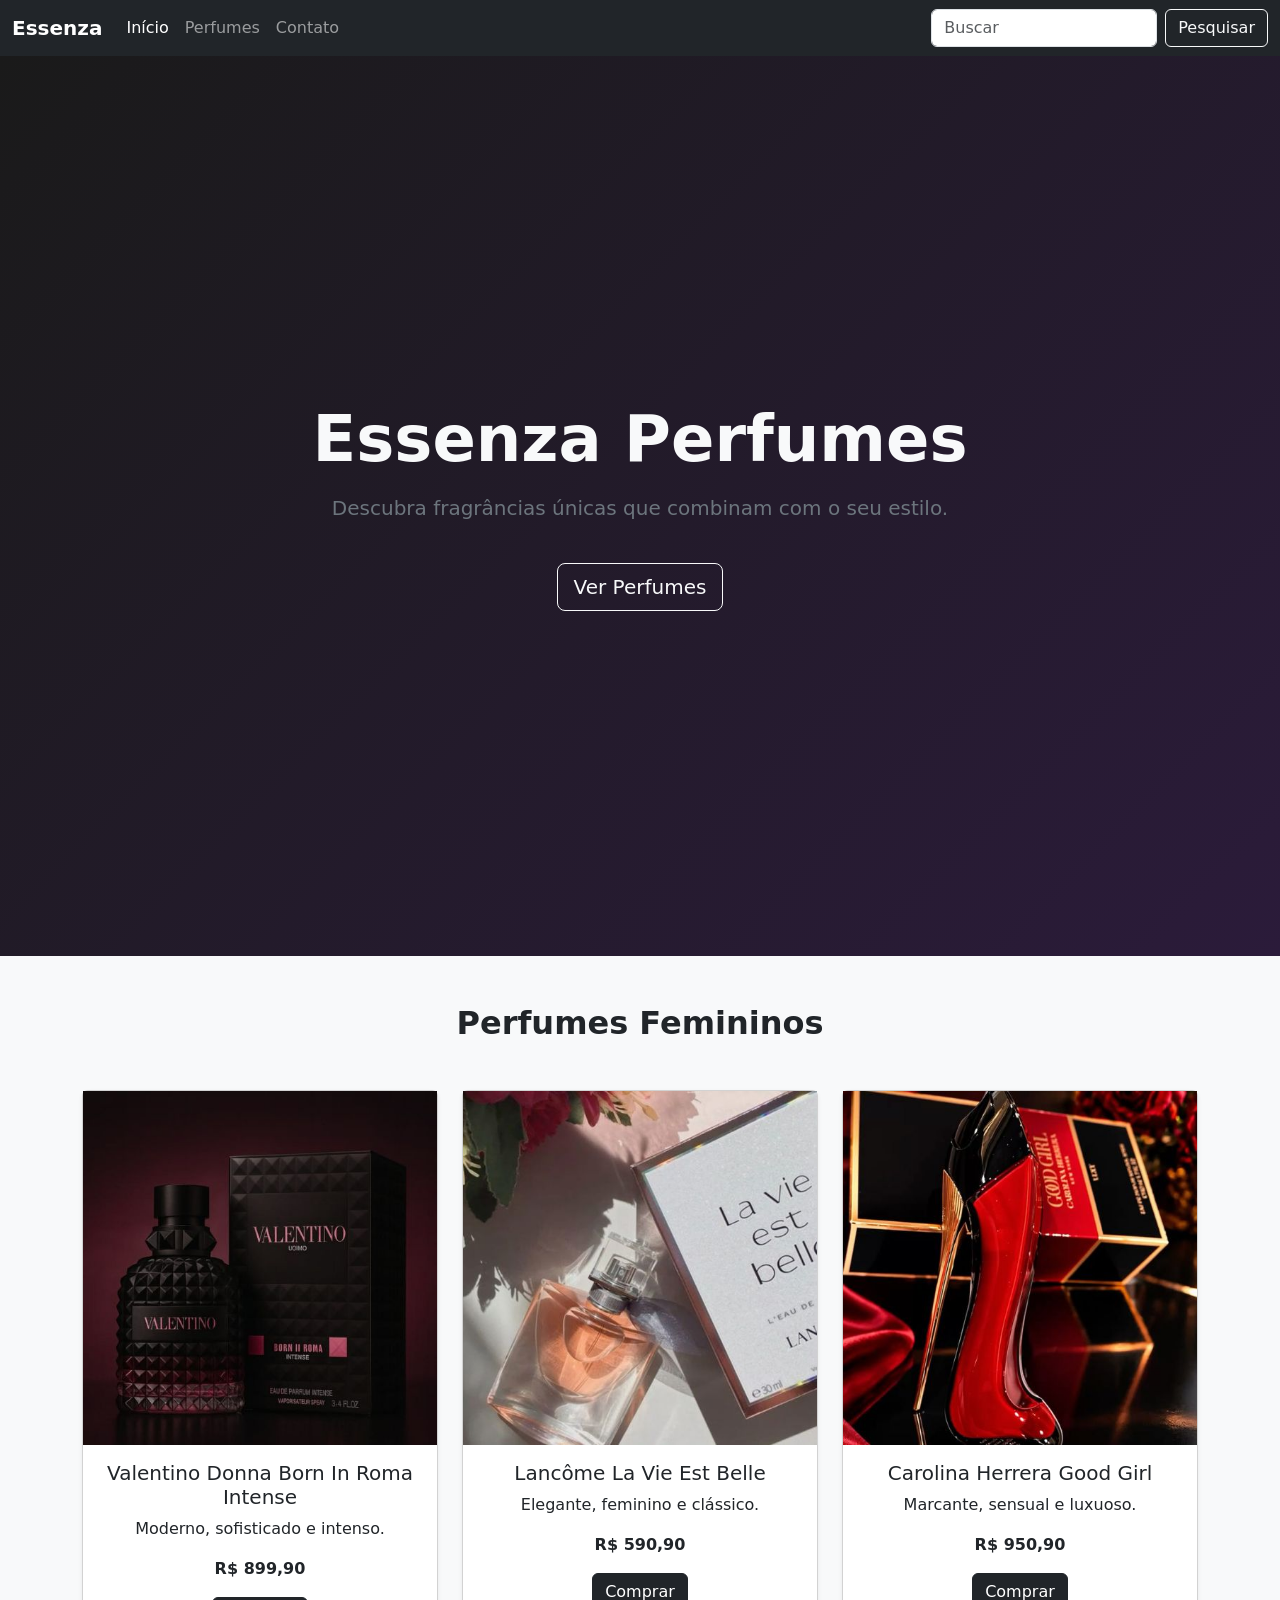
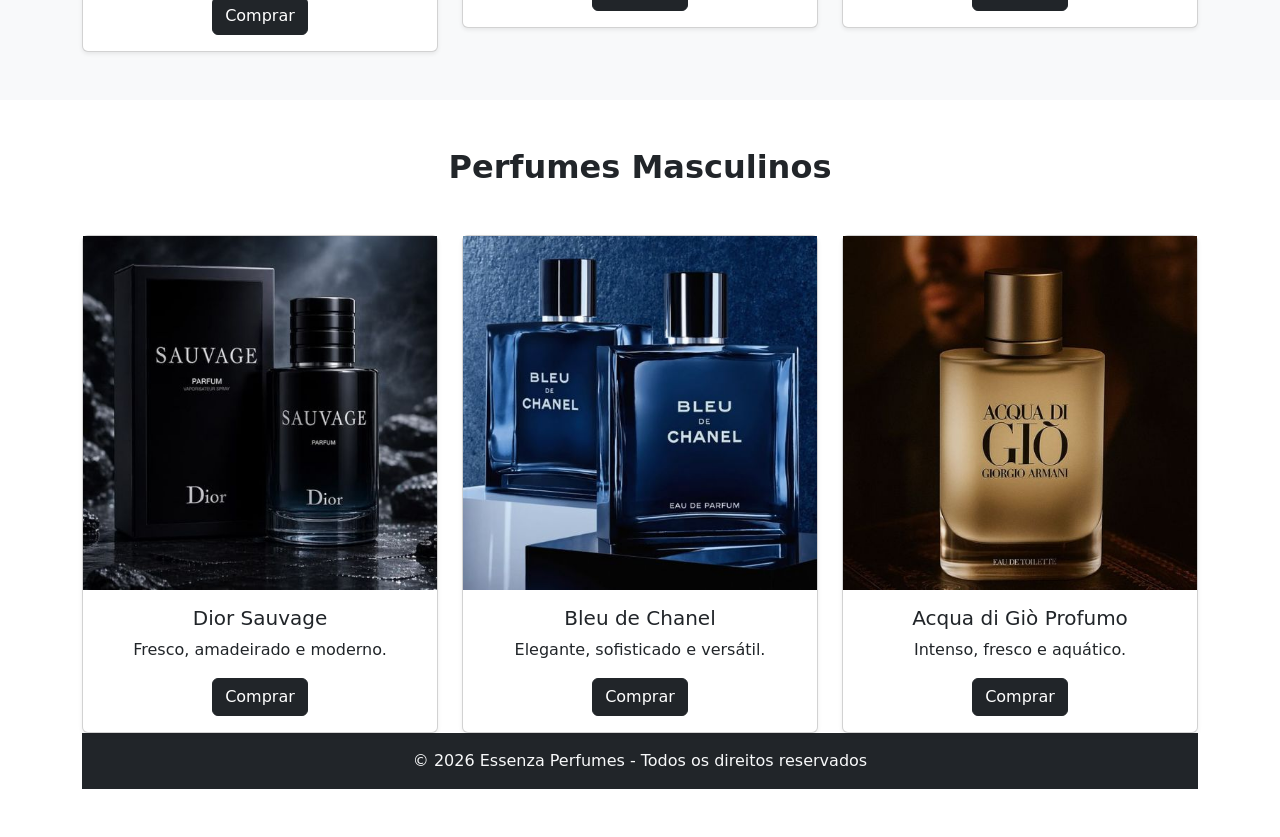
==== html/index.html @ fd2d974d "uuuu" ====
<!DOCTYPE html>
<html lang="pt-br">

<head>
  <meta charset="UTF-8">
  <meta name="viewport" content="width=device-width, initial-scale=1.0">
  <title>Essenza Perfumes</title>

  <link href="https://cdn.jsdelivr.net/npm/bootstrap@5.3.8/dist/css/bootstrap.min.css" rel="stylesheet">

  <script src="https://cdn.jsdelivr.net/npm/bootstrap@5.3.8/dist/js/bootstrap.bundle.min.js"></script>
</head>

<body>

  <!-- NAVBAR -->
  <nav class="navbar navbar-expand-lg navbar-dark bg-dark">
    <div class="container-fluid">

      <a class="navbar-brand fw-bold" href="#">Essenza</a>

      <button class="navbar-toggler" type="button" data-bs-toggle="collapse" data-bs-target="#menu">
        <span class="navbar-toggler-icon"></span>
      </button>

      <div class="collapse navbar-collapse" id="menu">

        <ul class="navbar-nav me-auto mb-2 mb-lg-0">
          <li class="nav-item">
            <a class="nav-link active" href="#">Início</a>
          </li>
          <li class="nav-item">
            <a class="nav-link" href="#produtos">Perfumes</a>
          </li>
          <li class="nav-item">
            <a class="nav-link" href="#">Contato</a>
          </li>
        </ul>

        <form class="d-flex" role="search">
          <input class="form-control me-2" type="search" placeholder="Buscar">
          <button class="btn btn-outline-light" type="submit">Pesquisar</button>
        </form>

      </div>
    </div>
  </nav>

  <!-- HERO / BANNER -->
  <section class="bg-dark text-light text-center d-flex align-items-center"
    style="height: 100vh; background: linear-gradient(135deg, #1a1a1a, #2b1b3a);">

    <div class="container">

      <h1 class="display-3 fw-bold">
        Essenza Perfumes
      </h1>

      <p class="lead text-secondary mt-3">
        Descubra fragrâncias únicas que combinam com o seu estilo.
      </p>

      <a href="#produtos" class="btn btn-outline-light btn-lg mt-4">
        Ver Perfumes
      </a>

    </div>

  </section>

  <!-- PRODUTOS -->
  <section id="produtos" class="py-5 bg-light">
    <div class="container text-center">

      <h2 class="mb-5 fw-bold">Perfumes Femininos</h2>

      <div class="row g-4">

        <div class="col-md-4">
          <div class="card shadow-sm">
             <img src="./img/Design sem nome (2).jpg" alt="">
            <div class="card-body">
              <h5 class="card-title">Valentino Donna Born In Roma Intense</h5>
              <p class="card-text">Moderno, sofisticado e intenso.</p>
              <p class="fw-bold text-dark">R$ 899,90</p>
              <a href="#" class="btn btn-dark">Comprar</a>
            </div>
          </div>
        </div>

        <div class="col-md-4">
          <div class="card shadow-sm">
              <img src="./img/Design sem nome (7).jpg" alt="">
            <div class="card-body">
              <h5 class="card-title">Lancôme La Vie Est Belle</h5>
              <p class="card-text">Elegante, feminino e clássico.</p>
              <p class="fw-bold text-dark">R$ 590,90</p>
              <a href="#" class="btn btn-dark">Comprar</a>
            </div>
          </div>
        </div>

        <div class="col-md-4">
          <div class="card shadow-sm">
              <img src="./img/Design sem nome (8).jpg" alt="">
            <div class="card-body">
              <h5 class="card-title">Carolina Herrera Good Girl</h5>
              <p class="card-text">Marcante, sensual e luxuoso.</p>
              <p class="fw-bold text-dark">R$ 950,90</p>
              <a href="#" class="btn btn-dark">Comprar</a>
            </div>
          </div>
        </div>

      </div>

    </div>
  </section>

<!-- PERFUMES MASCULINOS -->
 <section id="masculinos" class="py-5 bg-white">
    <div class="container text-center">

      <h2 class="mb-5 fw-bold">Perfumes Masculinos</h2>

      <div class="row g-4">

        <div class="col-md-4">
          <div class="card shadow-sm">
             <img src="./img/Design sem nome (9).jpg" alt="">
            <div class="card-body">
              <h5 class="card-title">Dior Sauvage</h5>
              <p class="card-text">Fresco, amadeirado e moderno.</p>
              <a href="#" class="btn btn-dark">Comprar</a>
            </div>
          </div>
        </div>

        <div class="col-md-4">
          <div class="card shadow-sm">
              <img src="./img/Design sem nome (10).jpg" alt="">
            <div class="card-body">
              <h5 class="card-title">Bleu de Chanel</h5>
              <p class="card-text">Elegante, sofisticado e versátil.</p>
              <a href="#" class="btn btn-dark">Comprar</a>
            </div>
          </div>
        </div>

        <div class="col-md-4">
          <div class="card shadow-sm">
              <img src="./img/Design sem nome (11).jpg" alt="">
            <div class="card-body">
              <h5 class="card-title">Acqua di Giò Profumo</h5>
              <p class="card-text">Intenso, fresco e aquático.</p>
              <a href="#" class="btn btn-dark">Comprar</a>
            </div>
          </div>
        </div>

      </div>

  <!-- FOOTER -->
  <footer class="bg-dark text-light text-center py-3">
    <p class="mb-0">© 2026 Essenza Perfumes - Todos os direitos reservados</p>
  </footer>

</body>

</html>
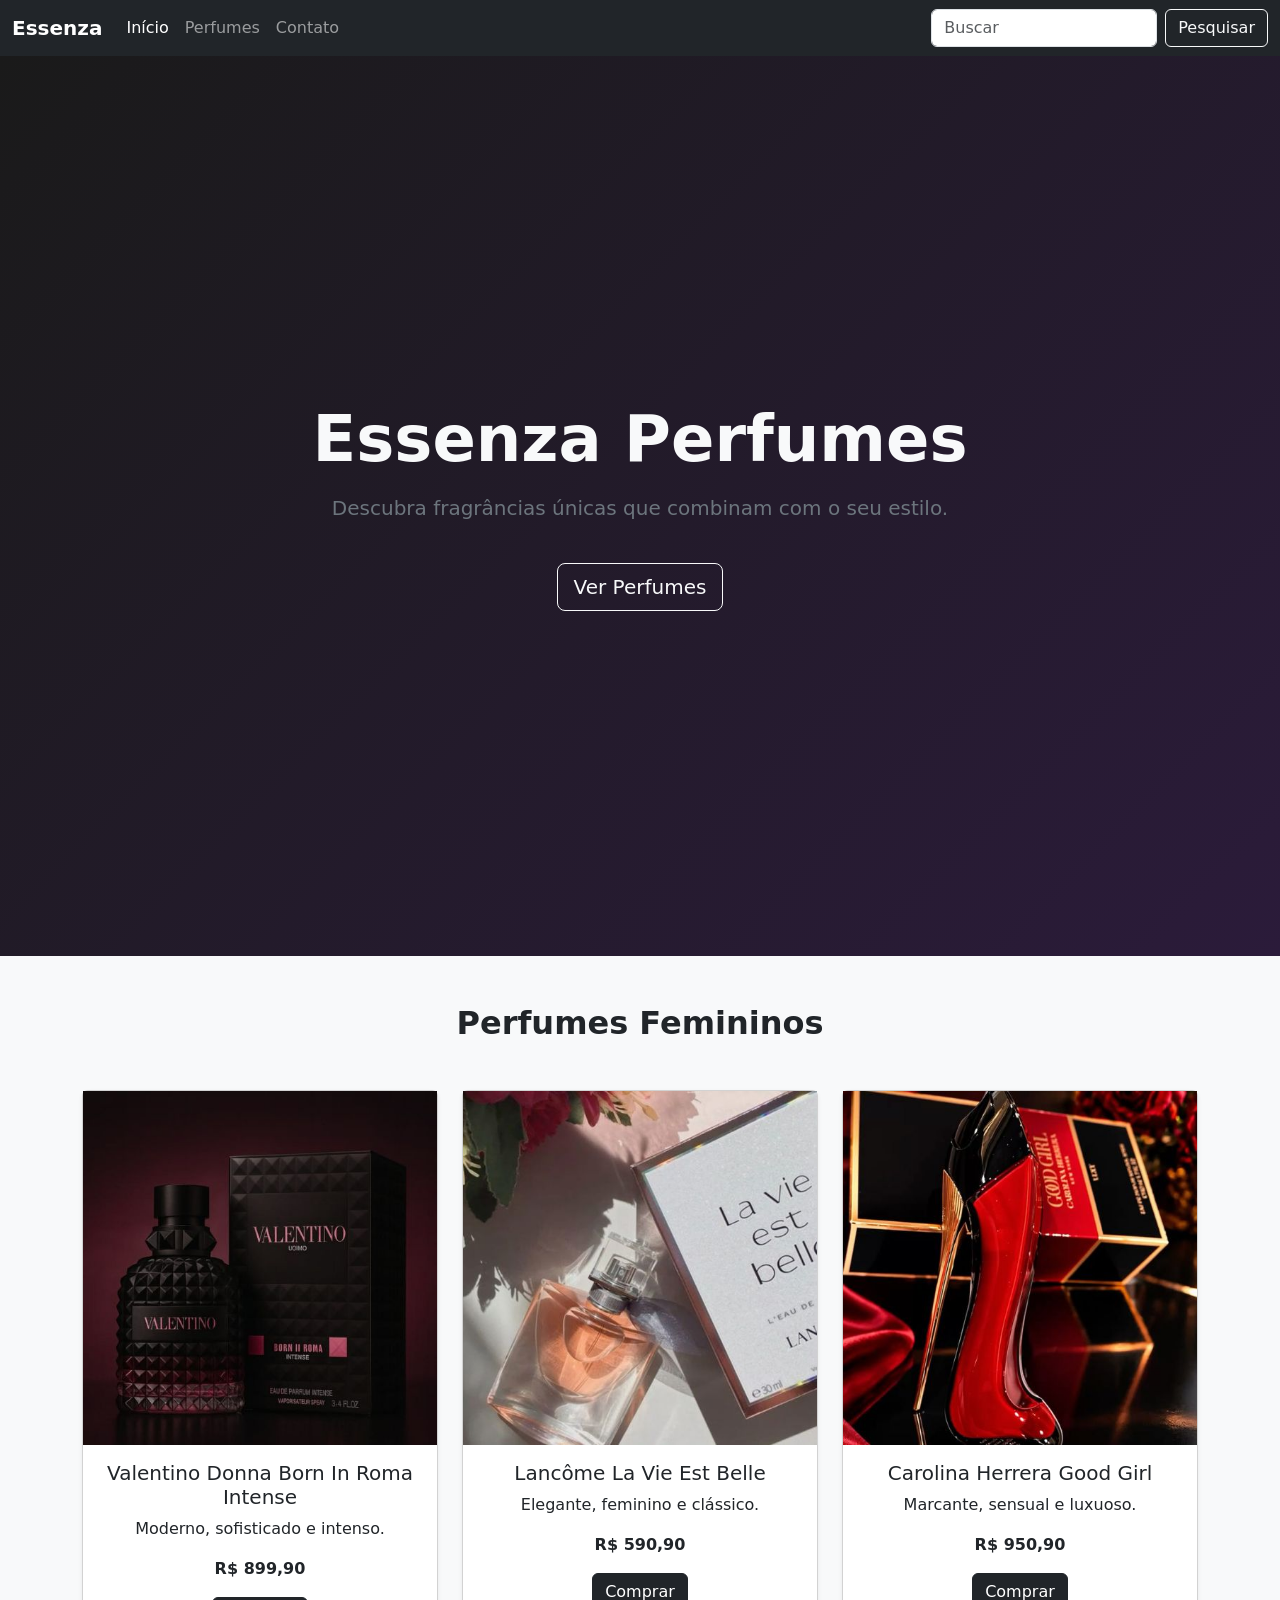
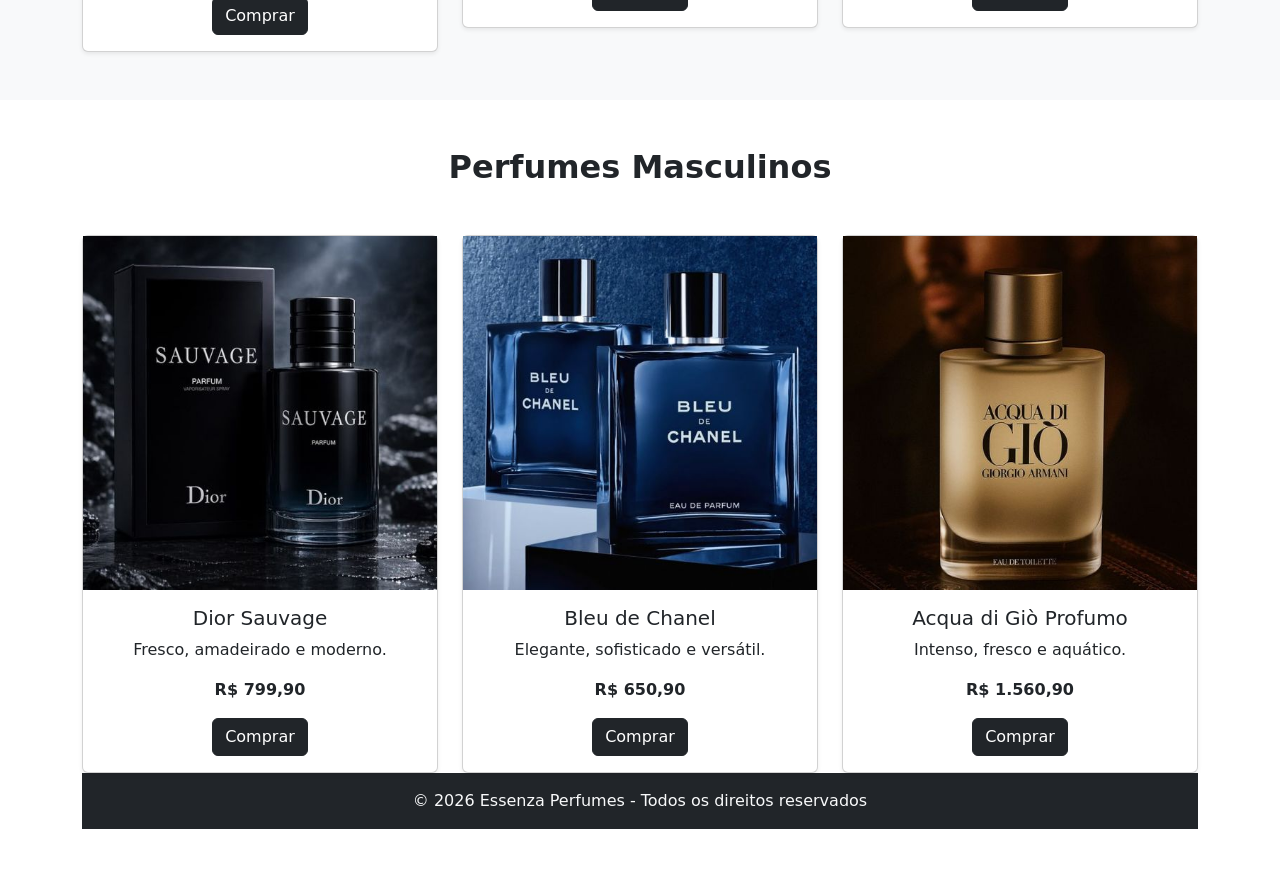
==== commit 62c7232d: "index.html1" ====
--- a/html/index.html
+++ b/html/index.html
@@ -131,6 +131,7 @@
             <div class="card-body">
               <h5 class="card-title">Dior Sauvage</h5>
               <p class="card-text">Fresco, amadeirado e moderno.</p>
+              <p class="fw-bold text-dark">R$ 799,90</p>
               <a href="#" class="btn btn-dark">Comprar</a>
             </div>
           </div>
@@ -142,6 +143,7 @@
             <div class="card-body">
               <h5 class="card-title">Bleu de Chanel</h5>
               <p class="card-text">Elegante, sofisticado e versátil.</p>
+              <p class="fw-bold text-dark">R$ 650,90</p>
               <a href="#" class="btn btn-dark">Comprar</a>
             </div>
           </div>
@@ -153,6 +155,7 @@
             <div class="card-body">
               <h5 class="card-title">Acqua di Giò Profumo</h5>
               <p class="card-text">Intenso, fresco e aquático.</p>
+              <p class="fw-bold text-dark">R$ 1.560,90</p>
               <a href="#" class="btn btn-dark">Comprar</a>
             </div>
           </div>
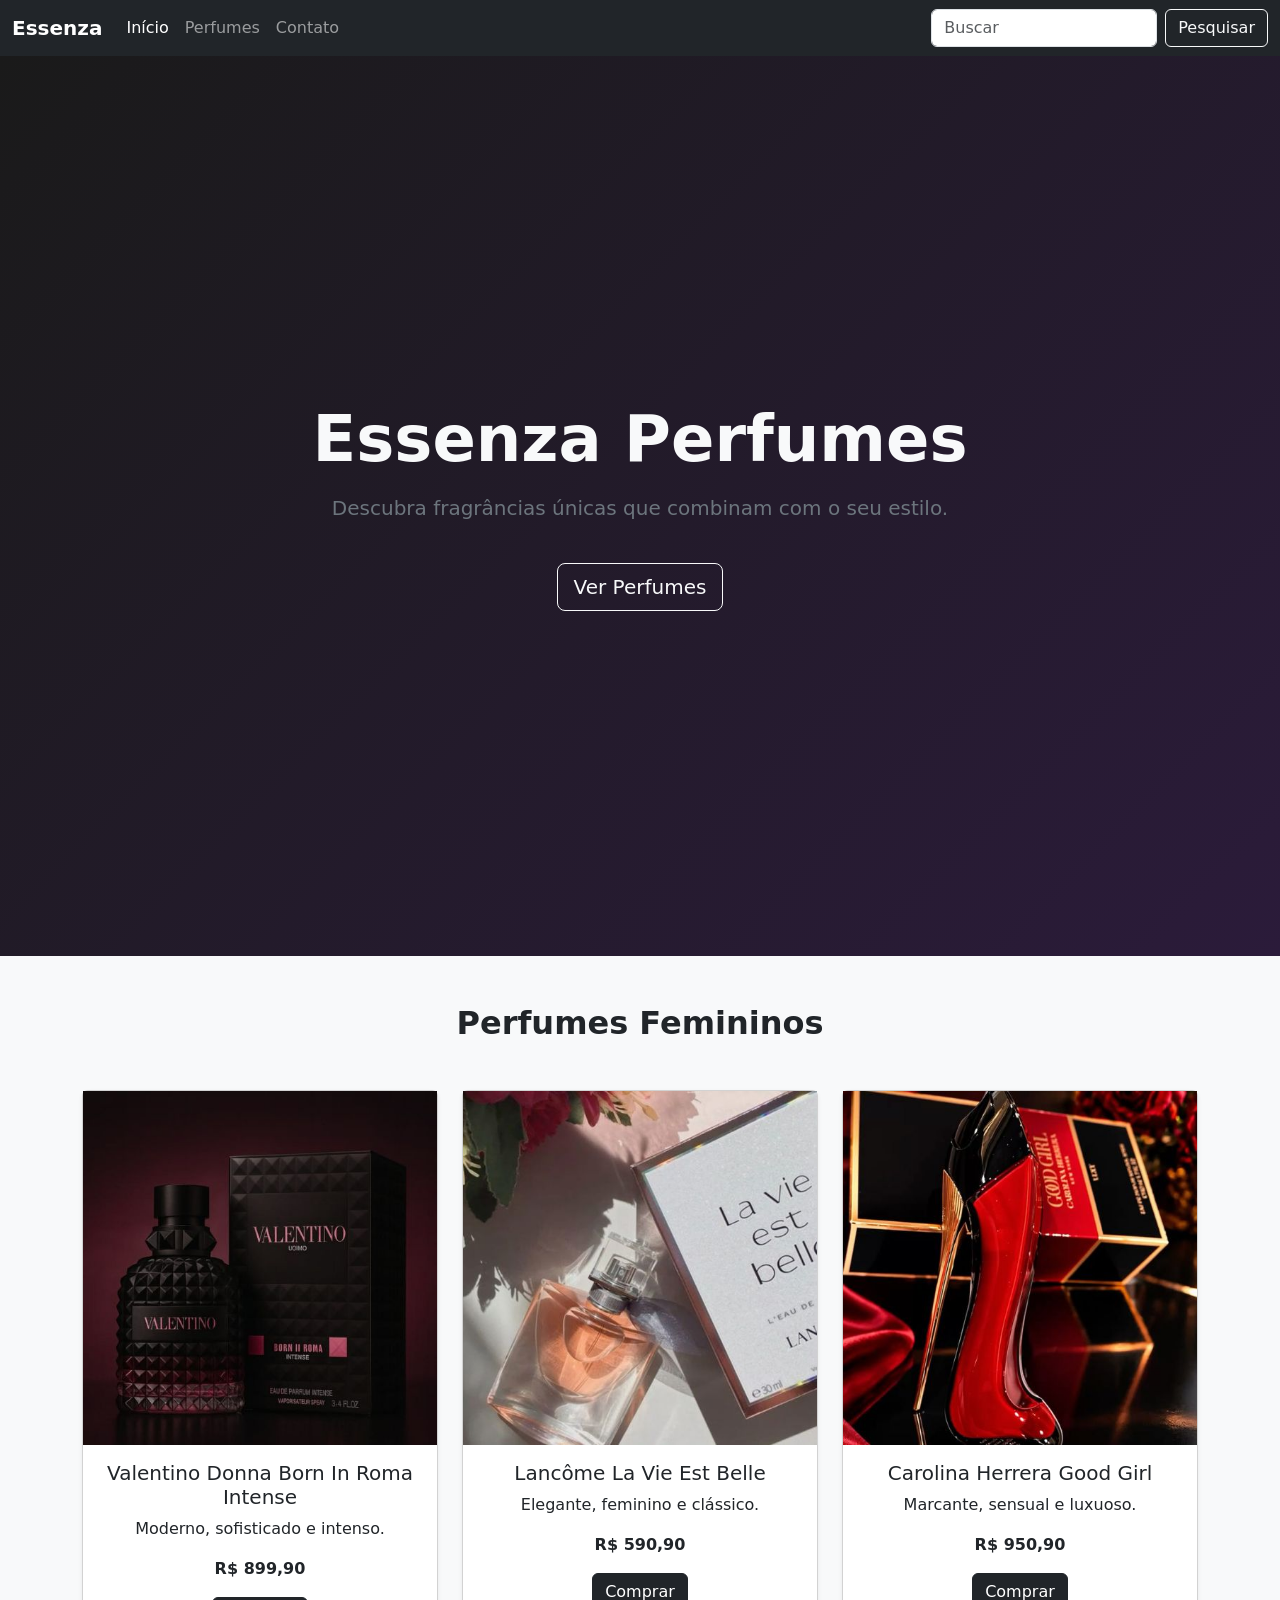
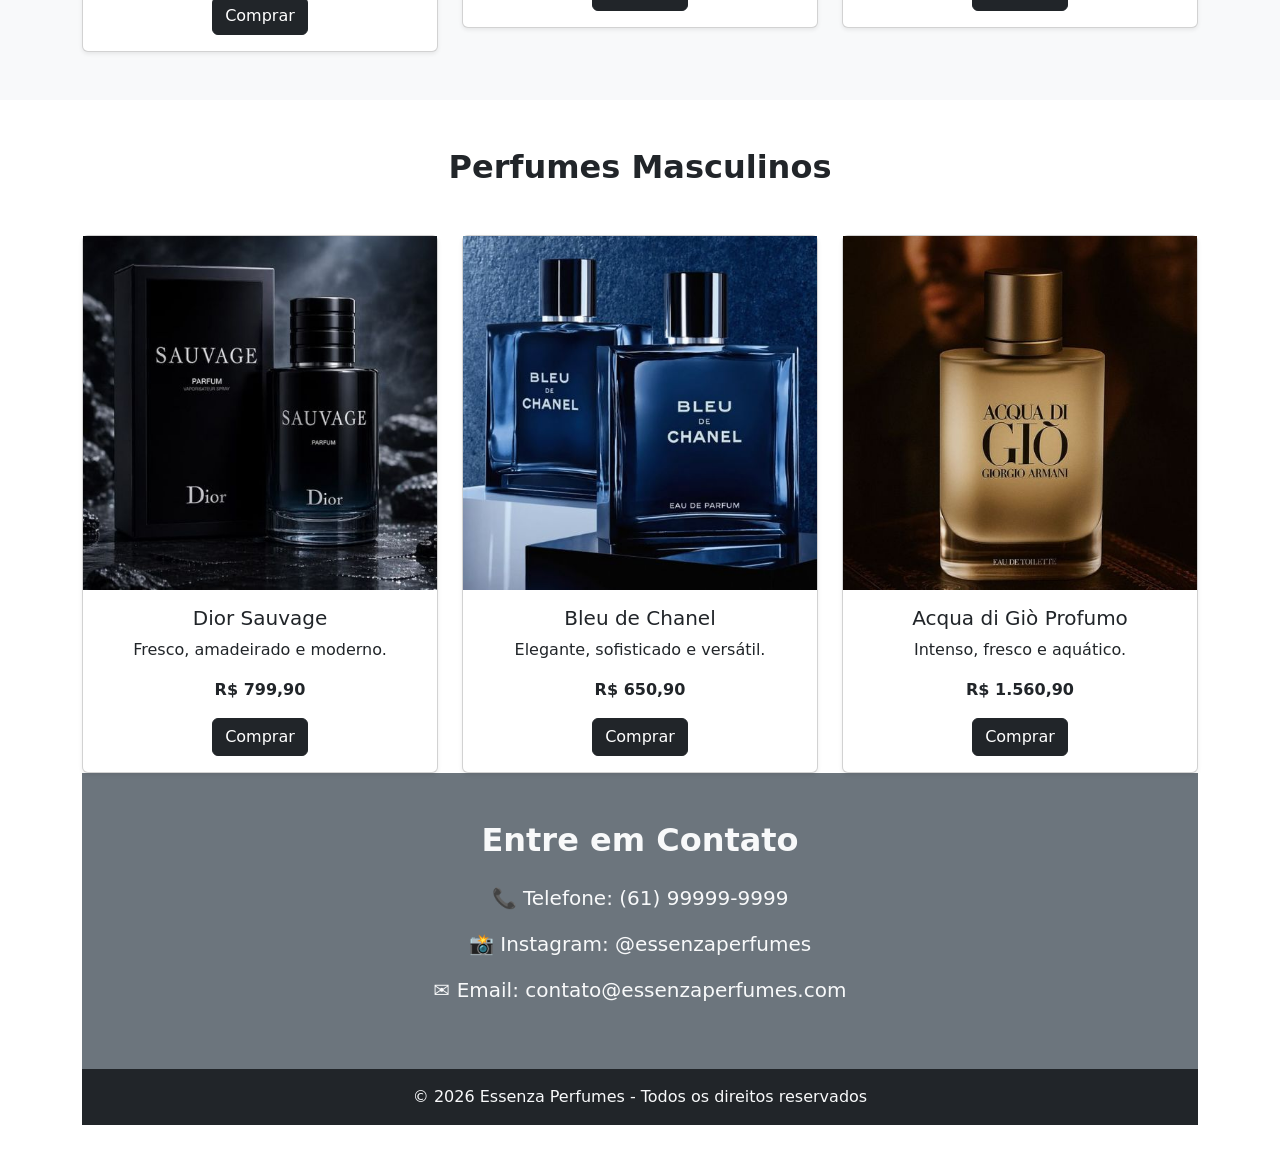
==== commit e8552e61: "index.html" ====
--- a/html/index.html
+++ b/html/index.html
@@ -163,6 +163,27 @@
 
       </div>
 
+      <!-- CONTATO -->
+<section id="contato" class="py-5 bg-secondary text-light">
+  <div class="container text-center">
+
+    <h2 class="fw-bold mb-4">Entre em Contato</h2>
+
+    <p class="lead">
+      📞 Telefone: (61) 99999-9999
+    </p>
+
+    <p class="lead">
+      📸 Instagram: @essenzaperfumes
+    </p>
+
+    <p class="lead">
+      ✉️ Email: contato@essenzaperfumes.com
+    </p>
+
+  </div>
+</section>
+
   <!-- FOOTER -->
   <footer class="bg-dark text-light text-center py-3">
     <p class="mb-0">© 2026 Essenza Perfumes - Todos os direitos reservados</p>
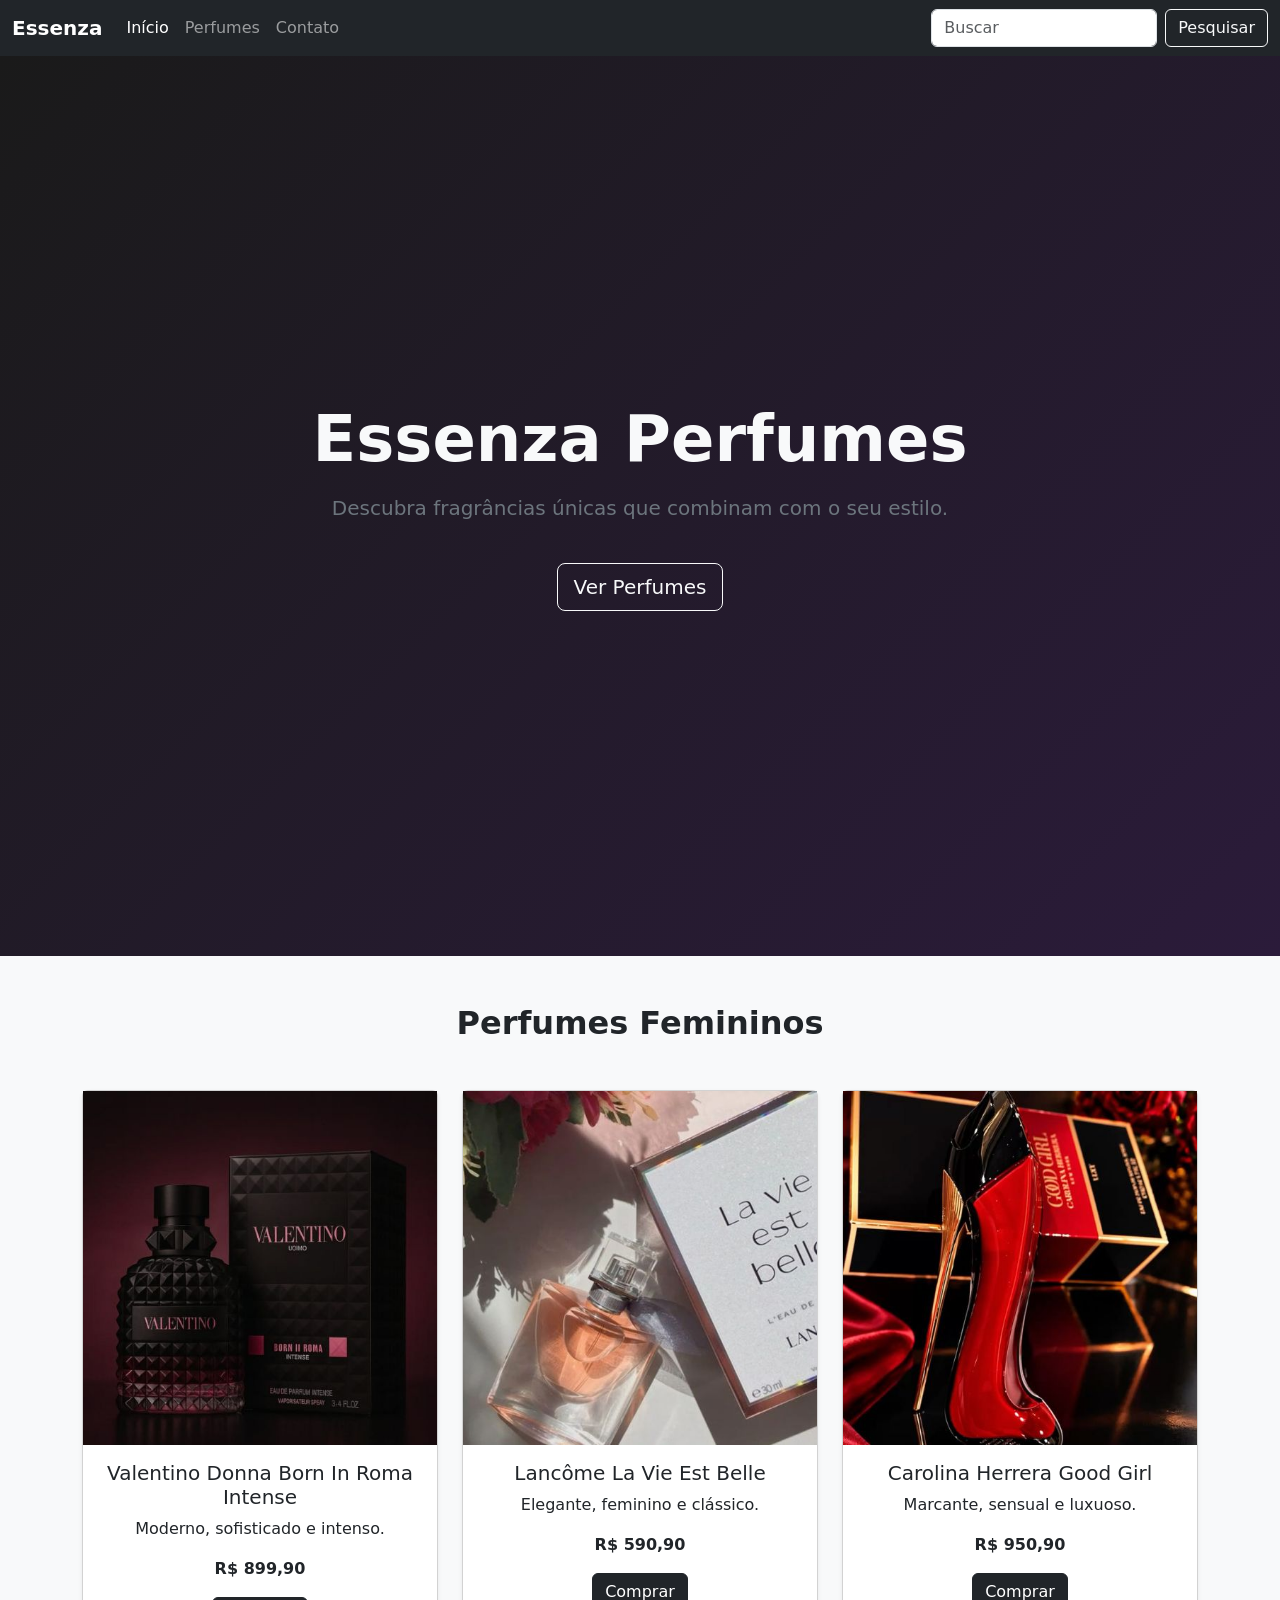
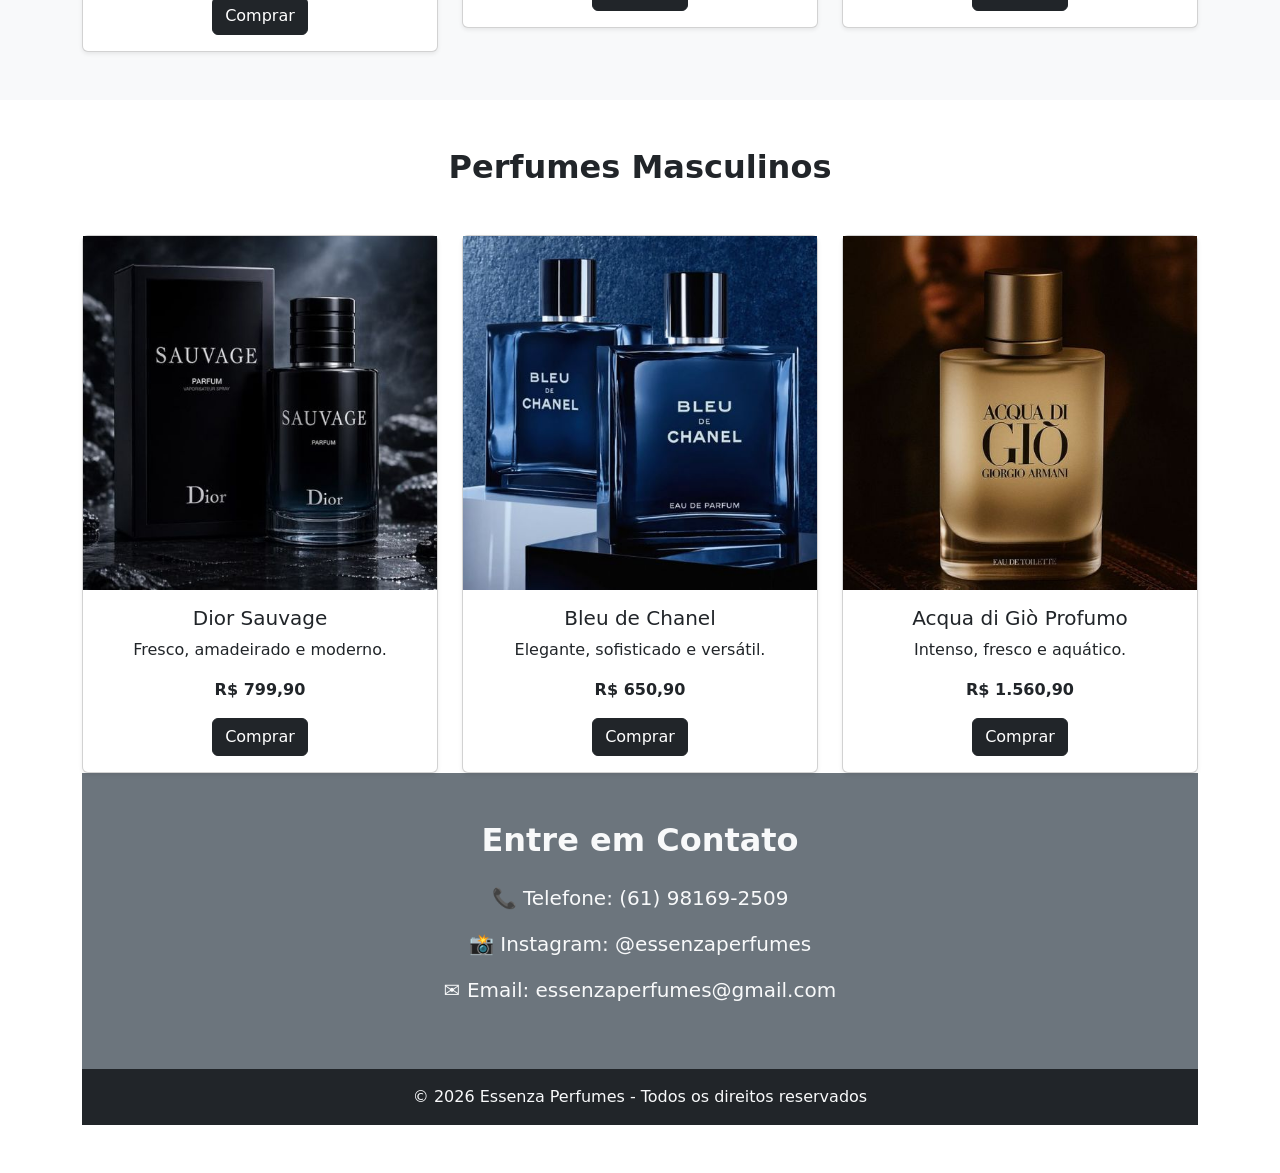
==== commit 69627a23: "index2.html" ====
--- a/html/index.html
+++ b/html/index.html
@@ -170,7 +170,7 @@
     <h2 class="fw-bold mb-4">Entre em Contato</h2>
 
     <p class="lead">
-      📞 Telefone: (61) 99999-9999
+      📞 Telefone: (61) 98169-2509
     </p>
 
     <p class="lead">
@@ -178,7 +178,7 @@
     </p>
 
     <p class="lead">
-      ✉️ Email: contato@essenzaperfumes.com
+      ✉️ Email: essenzaperfumes@gmail.com
     </p>
 
   </div>
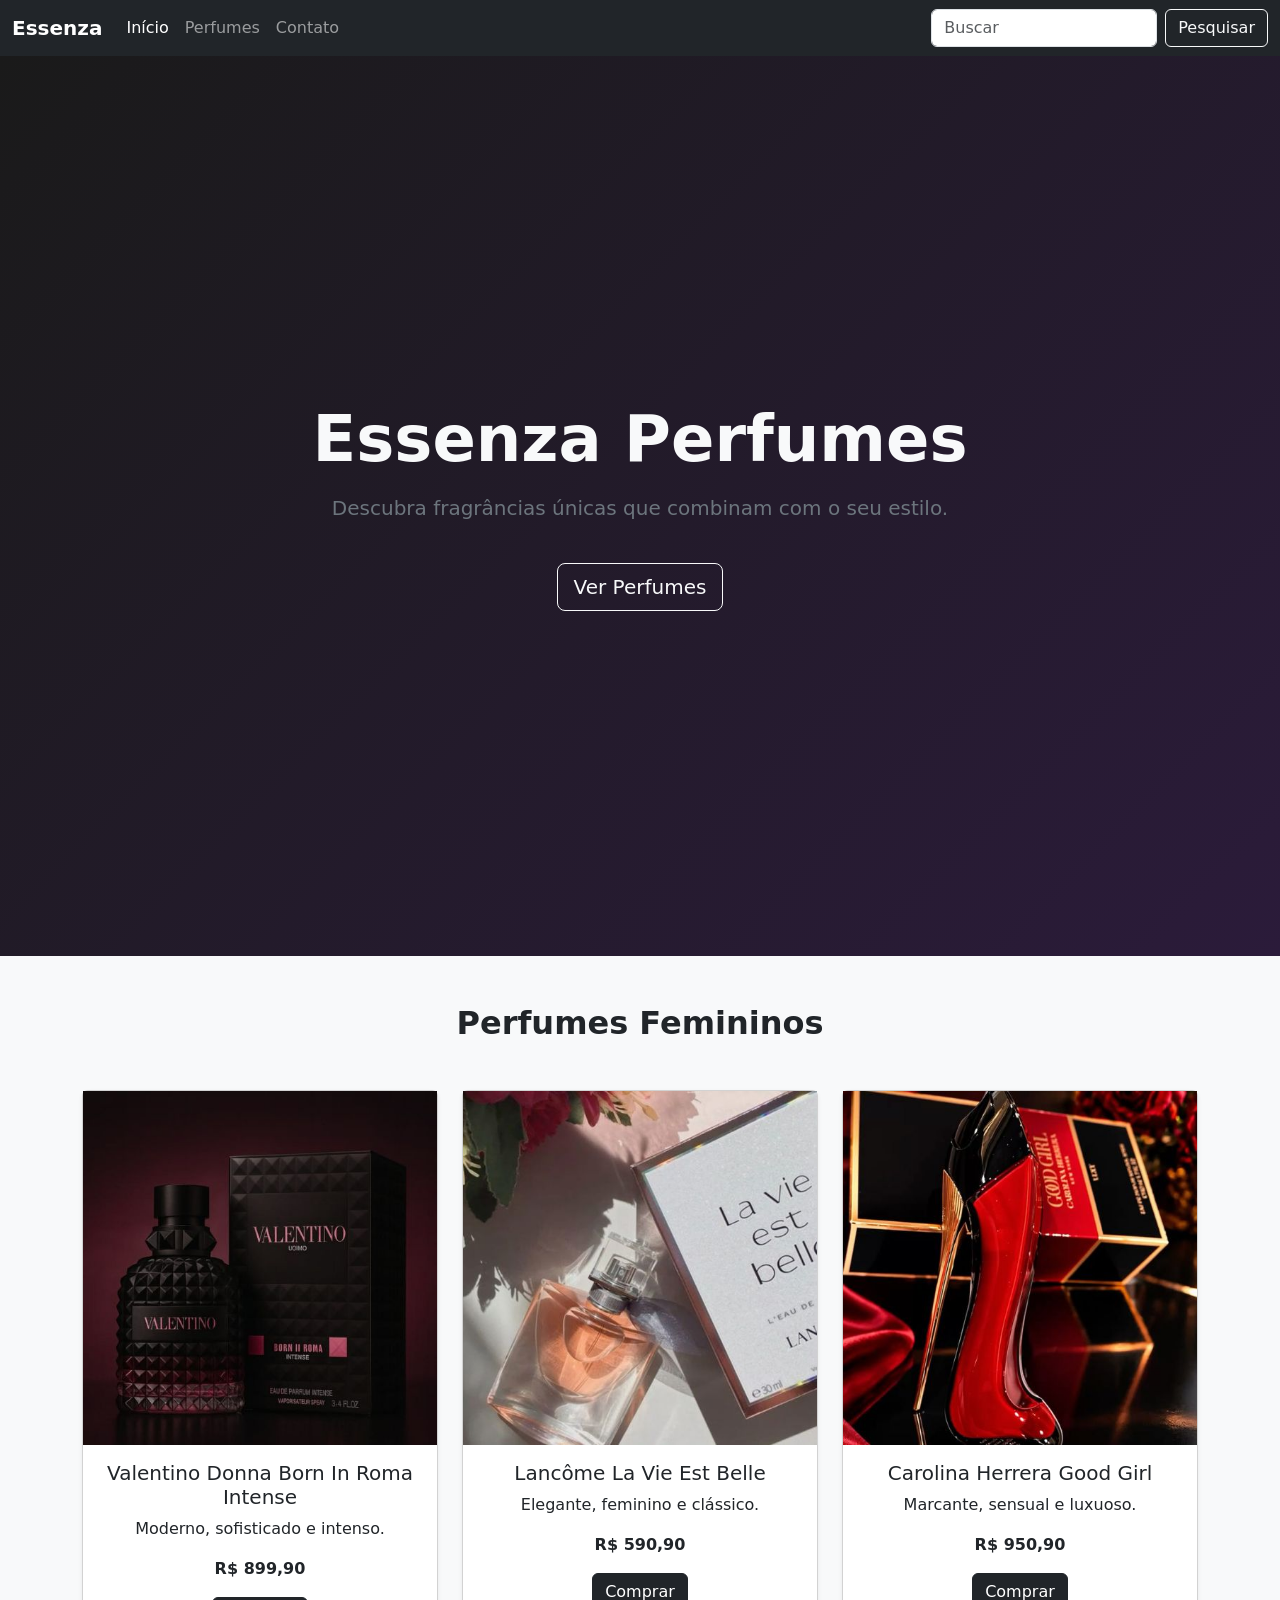
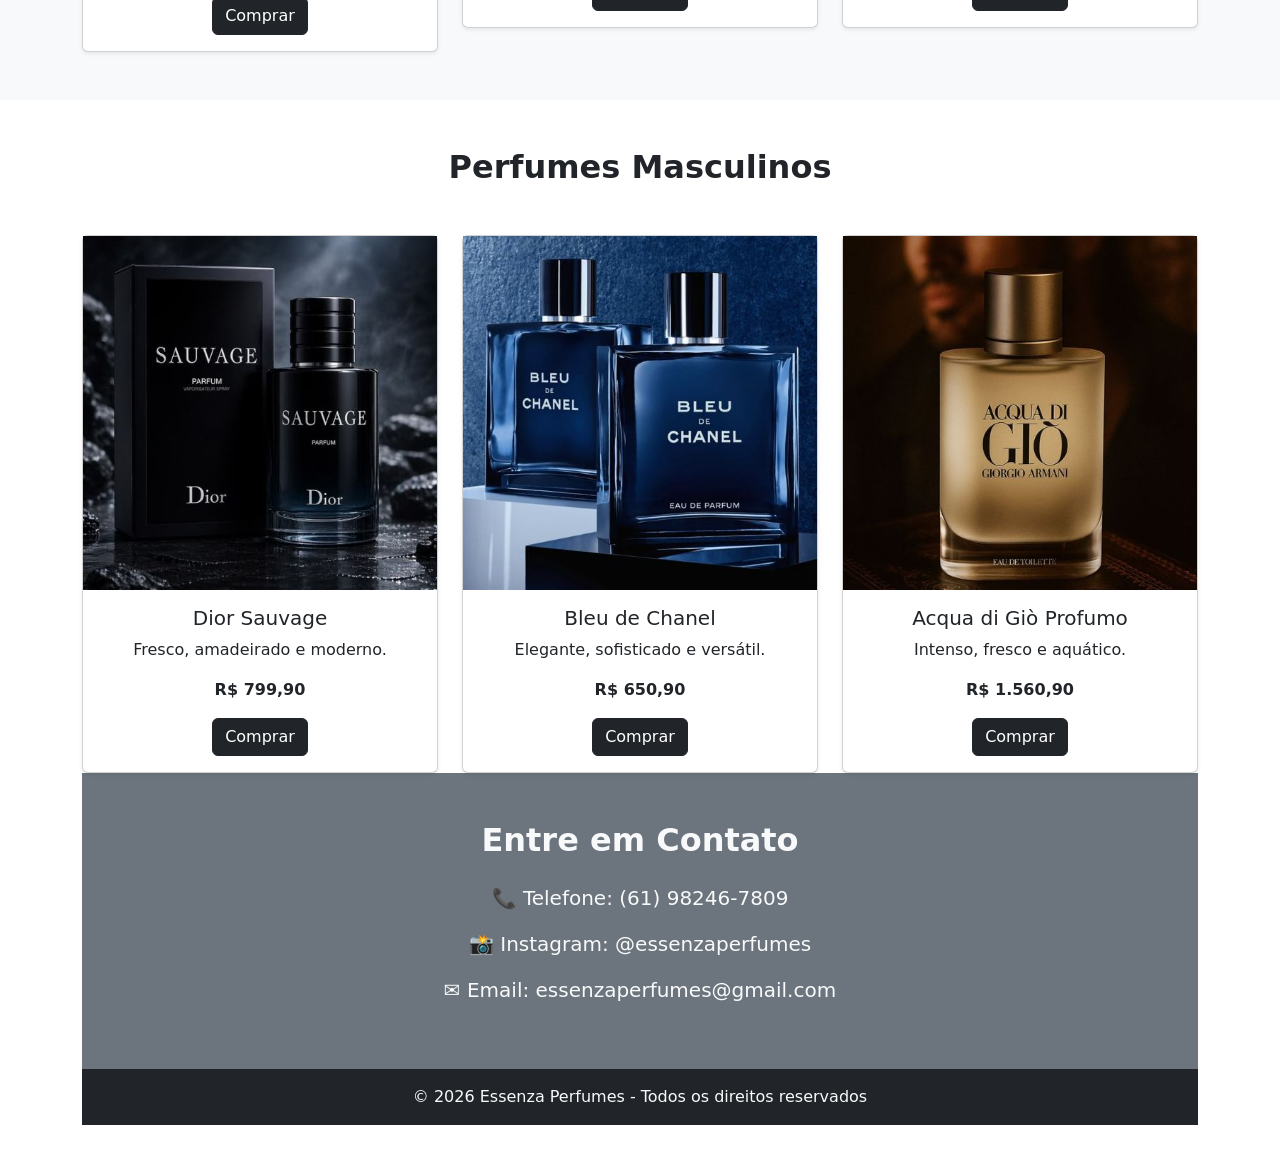
==== commit 7c1fdd46: "index03.html" ====
--- a/html/index.html
+++ b/html/index.html
@@ -164,25 +164,17 @@
       </div>
 
       <!-- CONTATO -->
-<section id="contato" class="py-5 bg-secondary text-light">
-  <div class="container text-center">
+  <section id="contato" class="py-5 bg-secondary text-light">
+    <div class="container text-center">
 
-    <h2 class="fw-bold mb-4">Entre em Contato</h2>
+      <h2 class="fw-bold mb-4">Entre em Contato</h2>
 
-    <p class="lead">
-      📞 Telefone: (61) 98169-2509
-    </p>
+      <p class="lead">📞 Telefone: (61) 98246-7809</p>
+      <p class="lead">📸 Instagram: @essenzaperfumes</p>
+      <p class="lead">✉️ Email: essenzaperfumes@gmail.com</p>
 
-    <p class="lead">
-      📸 Instagram: @essenzaperfumes
-    </p>
-
-    <p class="lead">
-      ✉️ Email: essenzaperfumes@gmail.com
-    </p>
-
-  </div>
-</section>
+    </div>
+  </section>
 
   <!-- FOOTER -->
   <footer class="bg-dark text-light text-center py-3">
@@ -191,4 +183,7 @@
 
 </body>
 
-</html>+</html>
+
+
+
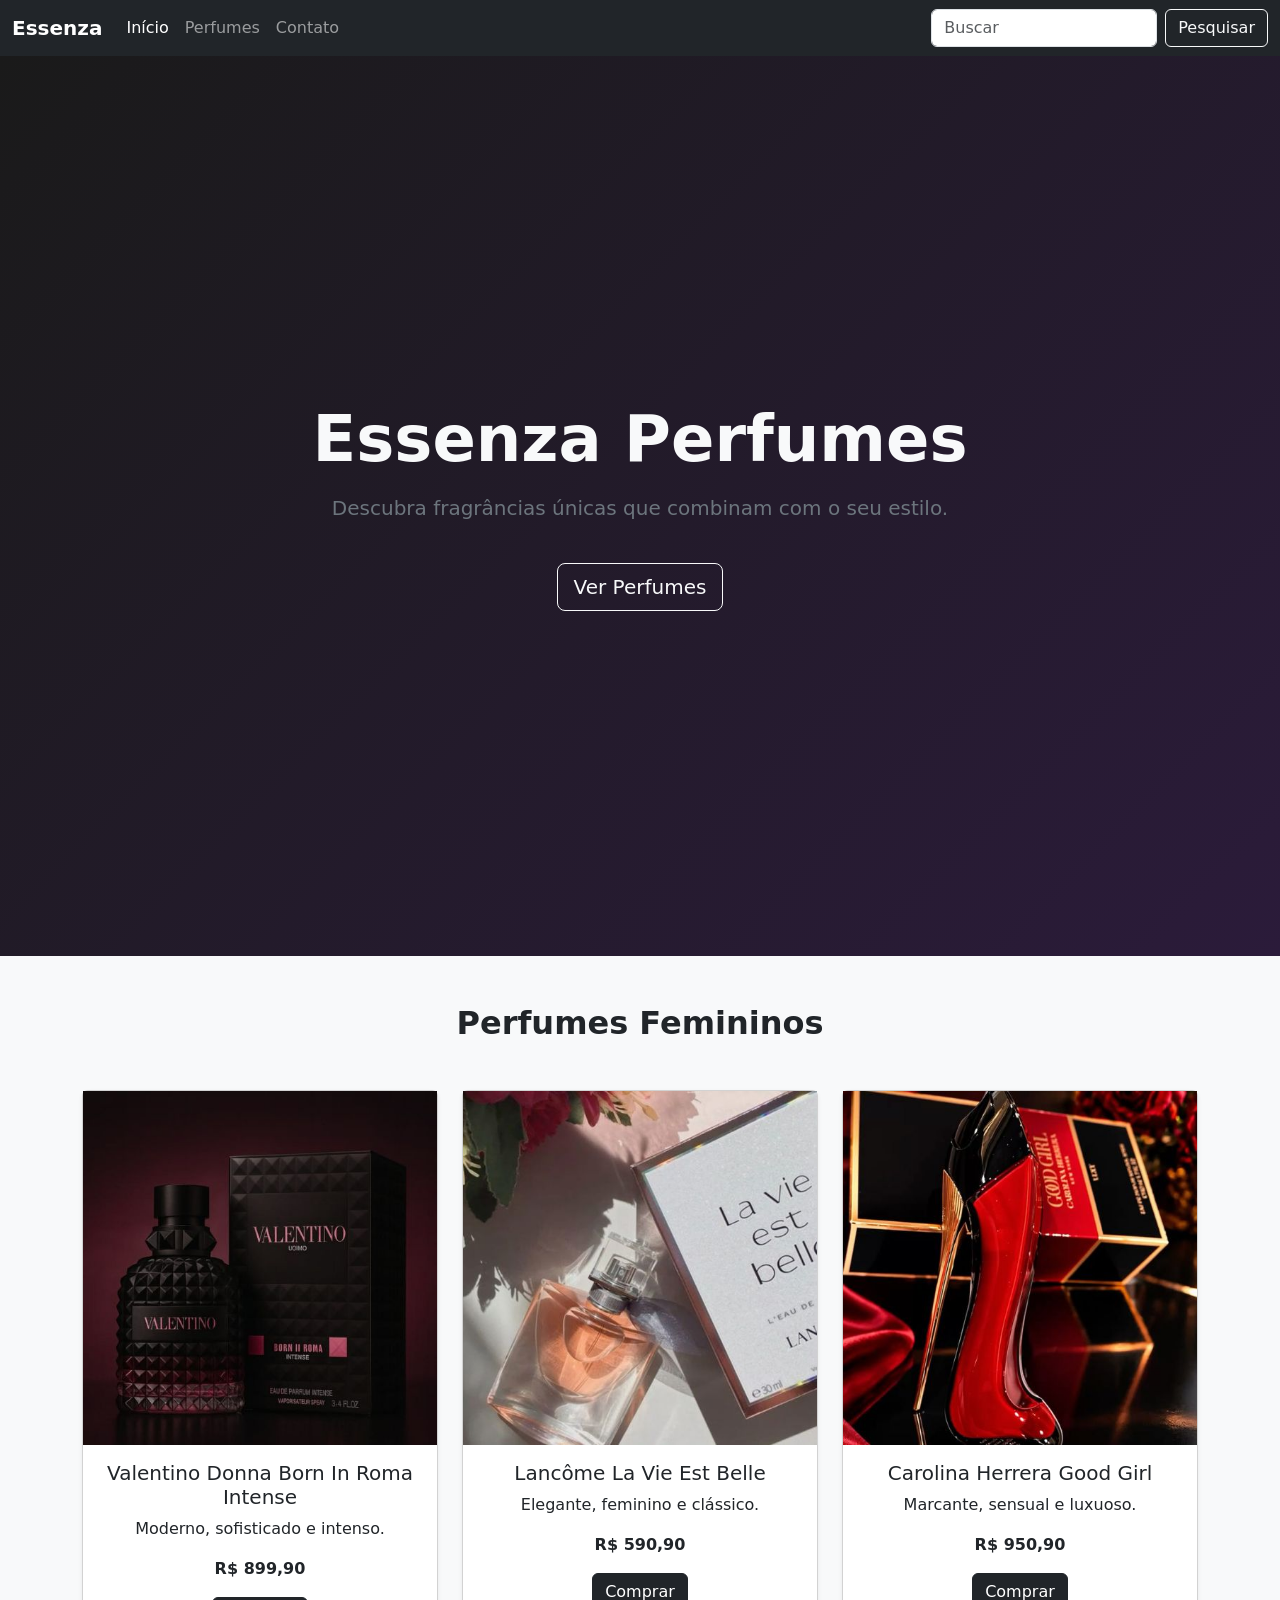
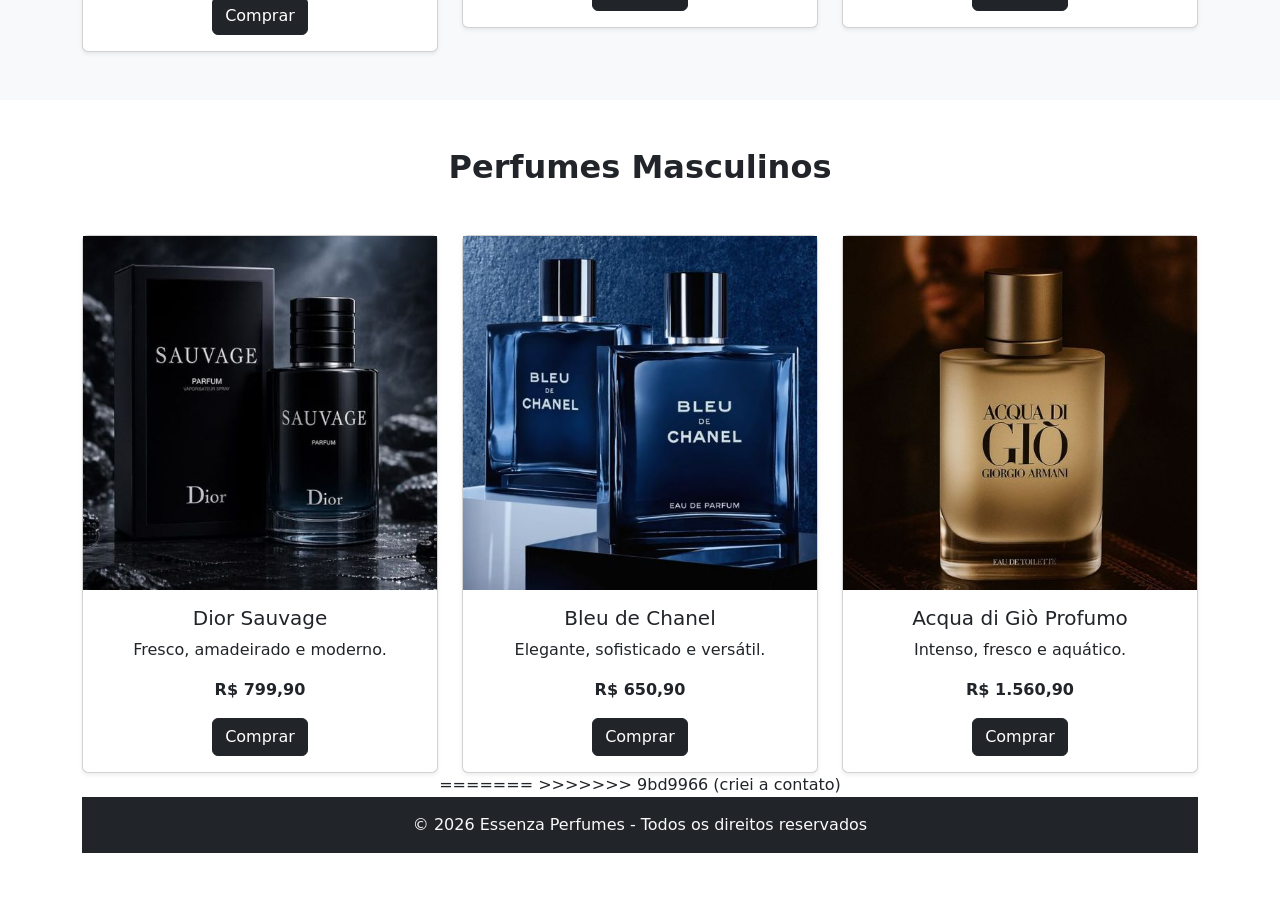
==== commit 53e64969: "criei a contato" ====
--- a/html/index.html
+++ b/html/index.html
@@ -33,7 +33,7 @@
             <a class="nav-link" href="#produtos">Perfumes</a>
           </li>
           <li class="nav-item">
-            <a class="nav-link" href="#">Contato</a>
+            <a class="nav-link" href="./contato.html">Contato</a>
           </li>
         </ul>
 
@@ -64,8 +64,8 @@
         Ver Perfumes
       </a>
 
+
     </div>
-
   </section>
 
   <!-- PRODUTOS -->
@@ -78,7 +78,7 @@
 
         <div class="col-md-4">
           <div class="card shadow-sm">
-             <img src="./img/Design sem nome (2).jpg" alt="">
+            <img src="./img/Design sem nome (2).jpg" alt="">
             <div class="card-body">
               <h5 class="card-title">Valentino Donna Born In Roma Intense</h5>
               <p class="card-text">Moderno, sofisticado e intenso.</p>
@@ -90,7 +90,7 @@
 
         <div class="col-md-4">
           <div class="card shadow-sm">
-              <img src="./img/Design sem nome (7).jpg" alt="">
+            <img src="./img/Design sem nome (7).jpg" alt="">
             <div class="card-body">
               <h5 class="card-title">Lancôme La Vie Est Belle</h5>
               <p class="card-text">Elegante, feminino e clássico.</p>
@@ -102,7 +102,7 @@
 
         <div class="col-md-4">
           <div class="card shadow-sm">
-              <img src="./img/Design sem nome (8).jpg" alt="">
+            <img src="./img/Design sem nome (8).jpg" alt="">
             <div class="card-body">
               <h5 class="card-title">Carolina Herrera Good Girl</h5>
               <p class="card-text">Marcante, sensual e luxuoso.</p>
@@ -117,8 +117,8 @@
     </div>
   </section>
 
-<!-- PERFUMES MASCULINOS -->
- <section id="masculinos" class="py-5 bg-white">
+  <!-- PERFUMES MASCULINOS -->
+  <section id="masculinos" class="py-5 bg-white">
     <div class="container text-center">
 
       <h2 class="mb-5 fw-bold">Perfumes Masculinos</h2>
@@ -127,7 +127,7 @@
 
         <div class="col-md-4">
           <div class="card shadow-sm">
-             <img src="./img/Design sem nome (9).jpg" alt="">
+            <img src="./img/Design sem nome (9).jpg" alt="">
             <div class="card-body">
               <h5 class="card-title">Dior Sauvage</h5>
               <p class="card-text">Fresco, amadeirado e moderno.</p>
@@ -139,7 +139,7 @@
 
         <div class="col-md-4">
           <div class="card shadow-sm">
-              <img src="./img/Design sem nome (10).jpg" alt="">
+            <img src="./img/Design sem nome (10).jpg" alt="">
             <div class="card-body">
               <h5 class="card-title">Bleu de Chanel</h5>
               <p class="card-text">Elegante, sofisticado e versátil.</p>
@@ -151,7 +151,7 @@
 
         <div class="col-md-4">
           <div class="card shadow-sm">
-              <img src="./img/Design sem nome (11).jpg" alt="">
+            <img src="./img/Design sem nome (11).jpg" alt="">
             <div class="card-body">
               <h5 class="card-title">Acqua di Giò Profumo</h5>
               <p class="card-text">Intenso, fresco e aquático.</p>
@@ -162,20 +162,8 @@
         </div>
 
       </div>
-
-      <!-- CONTATO -->
-  <section id="contato" class="py-5 bg-secondary text-light">
-    <div class="container text-center">
-
-      <h2 class="fw-bold mb-4">Entre em Contato</h2>
-
-      <p class="lead">📞 Telefone: (61) 98246-7809</p>
-      <p class="lead">📸 Instagram: @essenzaperfumes</p>
-      <p class="lead">✉️ Email: essenzaperfumes@gmail.com</p>
-
-    </div>
-  </section>
-
+=======
+>>>>>>> 9bd9966 (criei a contato)
   <!-- FOOTER -->
   <footer class="bg-dark text-light text-center py-3">
     <p class="mb-0">© 2026 Essenza Perfumes - Todos os direitos reservados</p>
@@ -183,7 +171,4 @@
 
 </body>
 
-</html>
-
-
-
+</html>
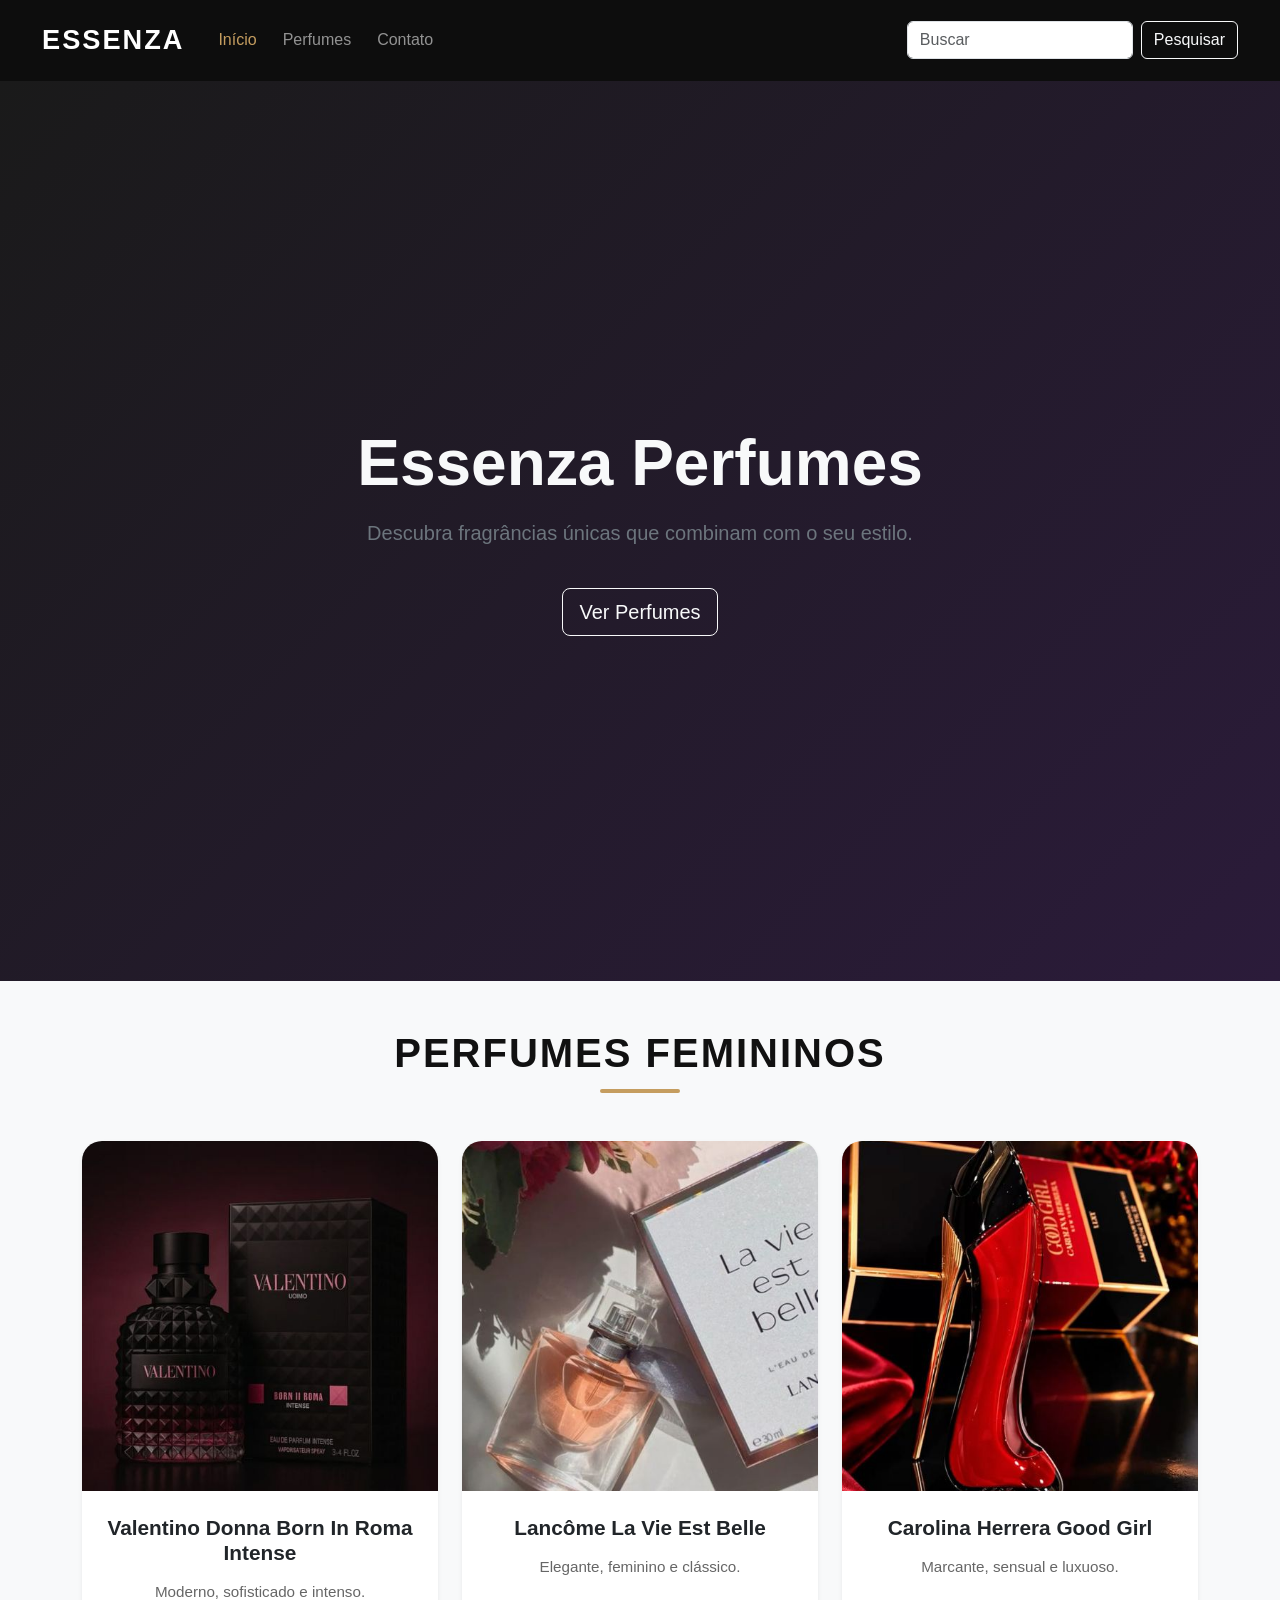
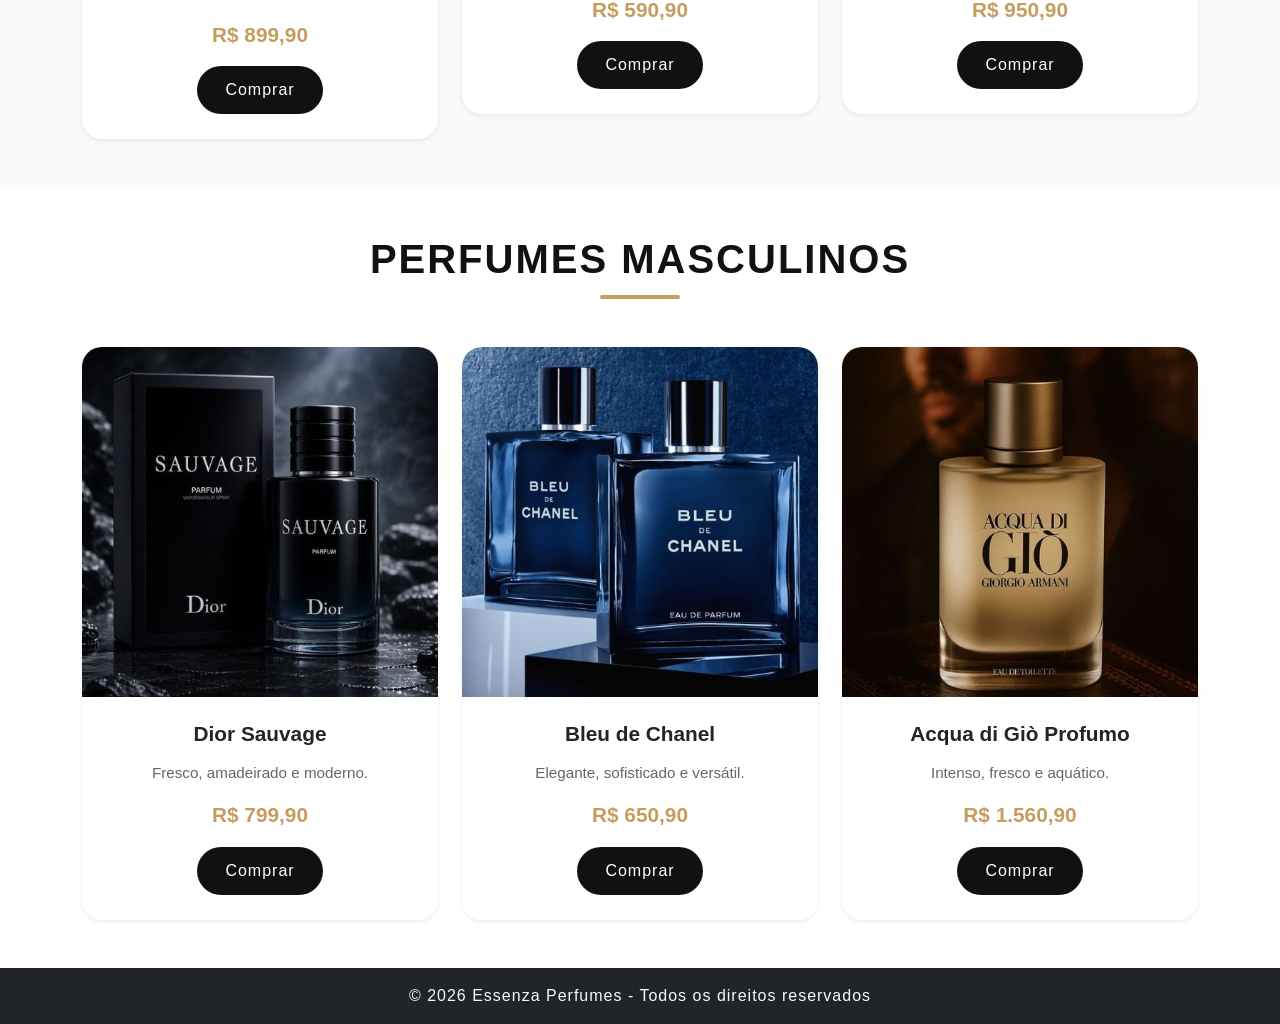
==== commit 3da1d082: "t rebase --continuecss finalizado :wq#" ====
--- a/html/index.html
+++ b/html/index.html
@@ -9,11 +9,10 @@
   <link href="https://cdn.jsdelivr.net/npm/bootstrap@5.3.8/dist/css/bootstrap.min.css" rel="stylesheet">
 
   <script src="https://cdn.jsdelivr.net/npm/bootstrap@5.3.8/dist/js/bootstrap.bundle.min.js"></script>
+  <link rel="stylesheet" href="../css/style.css">
 </head>
 
 <body>
-
-  <!-- NAVBAR -->
   <nav class="navbar navbar-expand-lg navbar-dark bg-dark">
     <div class="container-fluid">
 
@@ -45,8 +44,6 @@
       </div>
     </div>
   </nav>
-
-  <!-- HERO / BANNER -->
   <section class="bg-dark text-light text-center d-flex align-items-center"
     style="height: 100vh; background: linear-gradient(135deg, #1a1a1a, #2b1b3a);">
 
@@ -67,8 +64,6 @@
 
     </div>
   </section>
-
-  <!-- PRODUTOS -->
   <section id="produtos" class="py-5 bg-light">
     <div class="container text-center">
 
@@ -116,8 +111,6 @@
 
     </div>
   </section>
-
-  <!-- PERFUMES MASCULINOS -->
   <section id="masculinos" class="py-5 bg-white">
     <div class="container text-center">
 
@@ -162,11 +155,11 @@
         </div>
 
       </div>
-=======
->>>>>>> 9bd9966 (criei a contato)
   <!-- FOOTER -->
+    </div>
+  </section>
   <footer class="bg-dark text-light text-center py-3">
-    <p class="mb-0">© 2026 Essenza Perfumes - Todos os direitos reservados</p>
+    <p class="mb-0">&copy; 2026 Essenza Perfumes - Todos os direitos reservados</p>
   </footer>
 
 </body>
--- a/css/style.css
+++ b/css/style.css
@@ -0,0 +1,303 @@
+/* =========================
+   RESET
+========================= */
+* {
+  margin: 0;
+  padding: 0;
+  box-sizing: border-box;
+}
+
+/* =========================
+   BODY
+========================= */
+body {
+  font-family: Arial, sans-serif;
+  background-color: #f5f5f5;
+  color: #111;
+  scroll-behavior: smooth;
+}
+
+/* =========================
+   NAVBAR
+========================= */
+.navbar {
+  background: rgba(0, 0, 0, 0.95) !important;
+  padding: 15px 30px;
+  backdrop-filter: blur(10px);
+}
+
+.navbar-brand {
+  font-size: 1.7rem;
+  letter-spacing: 2px;
+  text-transform: uppercase;
+}
+
+.nav-link {
+  transition: 0.3s;
+  margin-left: 10px;
+  position: relative;
+}
+
+.nav-link:hover,
+.nav-link.active {
+  color: #c59d5f !important;
+}
+
+.nav-link::after {
+  content: "";
+  position: absolute;
+  left: 0;
+  bottom: -3px;
+  width: 0%;
+  height: 2px;
+  background: #c59d5f;
+  transition: 0.3s;
+}
+
+.nav-link:hover::after {
+  width: 100%;
+}
+
+/* =========================
+   HERO SECTION
+========================= */
+.hero {
+  height: 100vh;
+
+  background:
+    linear-gradient(rgba(0, 0, 0, 0.65),
+    rgba(0, 0, 0, 0.75)),
+    url('./img/banner.jpg');
+
+  background-size: cover;
+  background-position: center;
+
+  color: white;
+
+  display: flex;
+  align-items: center;
+  justify-content: center;
+
+  text-align: center;
+
+  padding: 20px;
+}
+
+.hero h1 {
+  font-size: 4rem;
+  font-weight: bold;
+  letter-spacing: 3px;
+  text-transform: uppercase;
+}
+
+.hero p {
+  color: #d8d8d8;
+  font-size: 1.2rem;
+  margin-top: 20px;
+}
+
+.hero .btn {
+  margin-top: 30px;
+  padding: 14px 35px;
+  border-radius: 40px;
+  transition: 0.3s;
+  letter-spacing: 1px;
+  font-weight: bold;
+}
+
+.hero .btn:hover {
+  background: #c59d5f;
+  border-color: #c59d5f;
+  color: black;
+  transform: scale(1.05);
+}
+
+/* =========================
+   TITULOS
+========================= */
+h2 {
+  font-size: 2.5rem;
+  margin-bottom: 40px;
+  position: relative;
+  text-transform: uppercase;
+  letter-spacing: 2px;
+}
+
+h2::after {
+  content: "";
+  width: 80px;
+  height: 4px;
+  background: #c59d5f;
+  display: block;
+  margin: 12px auto;
+  border-radius: 10px;
+}
+
+/* =========================
+   SECTIONS
+========================= */
+#produtos,
+#masculinos {
+  padding-top: 90px;
+  padding-bottom: 90px;
+}
+
+/* =========================
+   CARDS
+========================= */
+.card {
+  border: none;
+  border-radius: 20px;
+  overflow: hidden;
+  transition: 0.4s;
+  background: white;
+}
+
+.card:hover {
+  transform: translateY(-10px);
+  box-shadow: 0 18px 35px rgba(0, 0, 0, 0.15);
+}
+
+/* =========================
+   IMAGENS
+========================= */
+.card img {
+  width: 100%;
+  height: 350px;
+  object-fit: cover;
+  transition: 0.4s;
+}
+
+.card:hover img {
+  transform: scale(1.05);
+}
+
+/* =========================
+   CARD BODY
+========================= */
+.card-body {
+  padding: 25px;
+}
+
+.card-title {
+  font-size: 1.3rem;
+  font-weight: bold;
+}
+
+.card-text {
+  color: #666;
+  margin: 15px 0;
+  font-size: 0.95rem;
+}
+
+/* =========================
+   PREÇOS
+========================= */
+.fw-bold.text-dark {
+  color: #c59d5f !important;
+  font-size: 1.3rem;
+}
+
+/* =========================
+   BOTÕES
+========================= */
+.btn-dark {
+  background: #111;
+  border: none;
+  border-radius: 40px;
+  padding: 12px 28px;
+  transition: 0.3s;
+  letter-spacing: 1px;
+}
+
+.btn-dark:hover {
+  background: #c59d5f;
+  color: black;
+  transform: scale(1.03);
+}
+
+/* =========================
+   FOOTER
+========================= */
+footer {
+  background: #111;
+  color: white;
+  padding: 20px;
+  letter-spacing: 1px;
+}
+
+footer p {
+  margin: 0;
+}
+
+/* =========================
+   RESPONSIVIDADE
+========================= */
+@media (max-width: 992px) {
+
+  .hero h1 {
+    font-size: 3rem;
+  }
+
+  .hero p {
+    font-size: 1rem;
+  }
+
+  .card img {
+    height: 300px;
+  }
+}
+
+@media (max-width: 768px) {
+
+  .hero {
+    height: 90vh;
+  }
+
+  .hero h1 {
+    font-size: 2.5rem;
+  }
+
+  .hero p {
+    font-size: 1rem;
+  }
+
+  h2 {
+    font-size: 2rem;
+  }
+
+  .card img {
+    height: 260px;
+  }
+
+  .navbar {
+    padding: 12px 20px;
+  }
+}
+
+@media (max-width: 576px) {
+
+  .navbar-brand {
+    font-size: 1.3rem;
+  }
+
+  .hero h1 {
+    font-size: 2rem;
+  }
+
+  .hero p {
+    font-size: 0.95rem;
+  }
+
+  .hero .btn {
+    width: 100%;
+  }
+
+  .card img {
+    height: 220px;
+  }
+
+  h2 {
+    font-size: 1.7rem;
+  }
+}
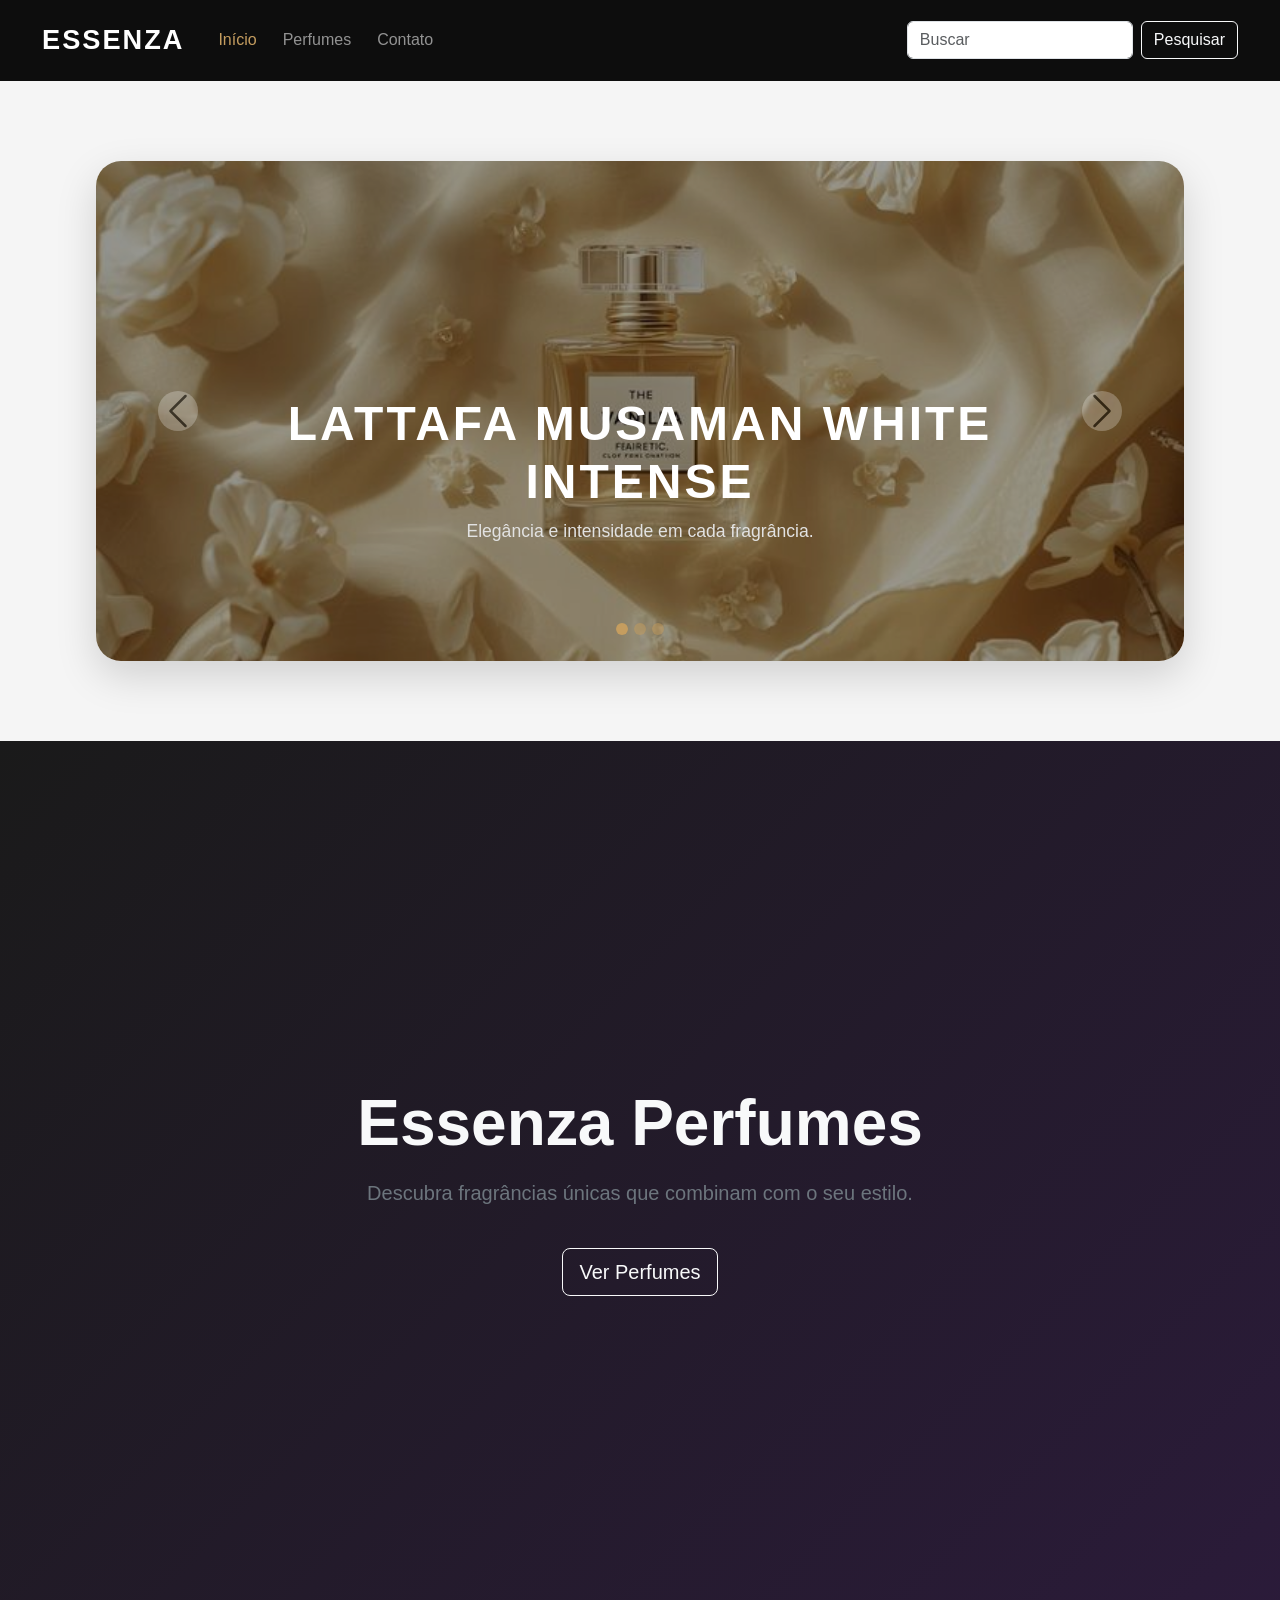
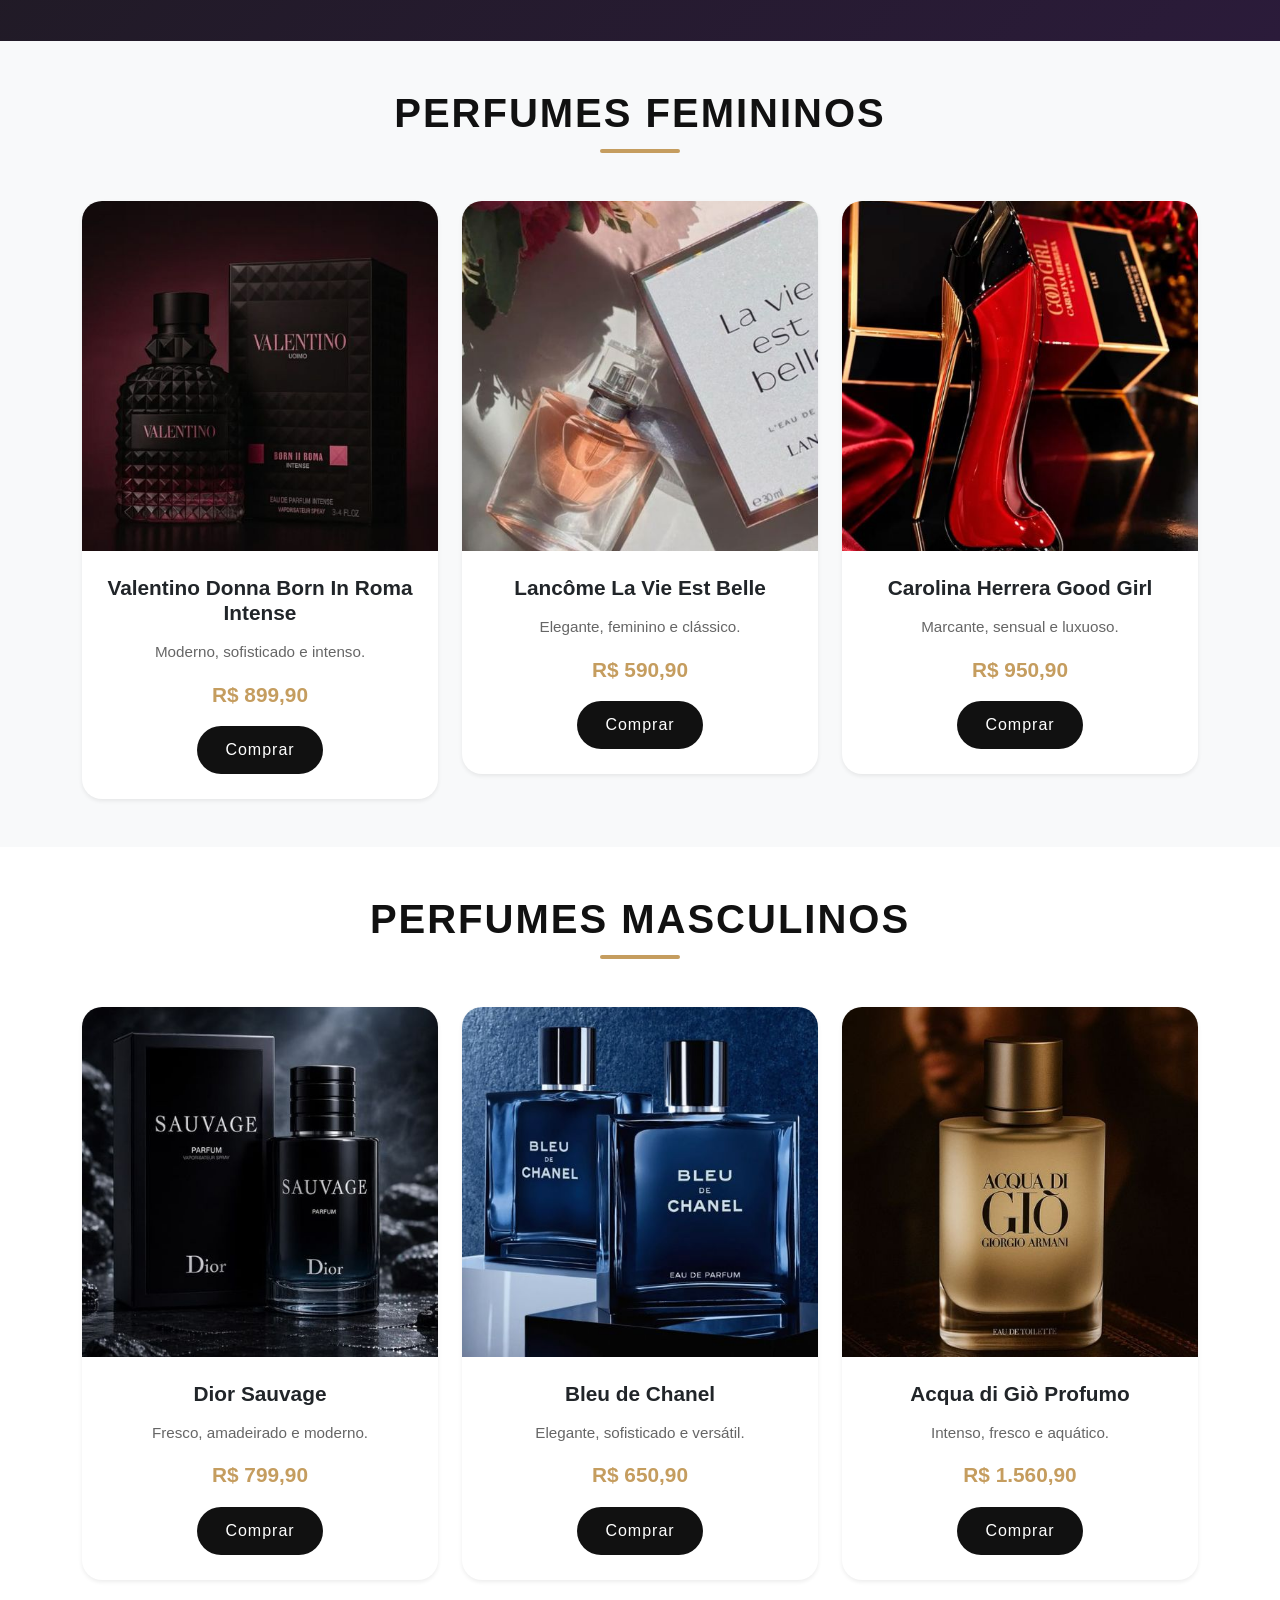
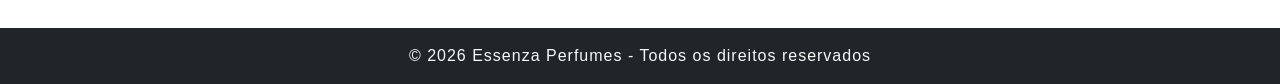
==== commit ec7216e1: "terminei" ====
--- a/html/index.html
+++ b/html/index.html
@@ -44,6 +44,47 @@
       </div>
     </div>
   </nav>
+  <div class="carro">
+    <div id="carouselExampleDark" class="carousel carousel-dark slide">
+      <div class="carousel-indicators">
+        <button type="button" data-bs-target="#carouselExampleDark" data-bs-slide-to="0" class="active"
+          aria-current="true" aria-label="Slide 1"></button>
+        <button type="button" data-bs-target="#carouselExampleDark" data-bs-slide-to="1" aria-label="Slide 2"></button>
+        <button type="button" data-bs-target="#carouselExampleDark" data-bs-slide-to="2" aria-label="Slide 3"></button>
+      </div>
+      <div class="carousel-inner">
+        <div class="carousel-item active" data-bs-interval="10000">
+          <img src="../html/img/242209286205341033.jpg" class="d-block w-100" alt="...">
+          <div class="carousel-caption d-none d-md-block">
+            <h5>Lattafa Musaman White Intense</h5>
+            <p>Elegância e intensidade em cada fragrância.</p>
+          </div>
+        </div>
+        <div class="carousel-item" data-bs-interval="2000">
+          <img src="../html/img/486881409741500310.jpg" class="d-block w-100" alt="...">
+          <div class="carousel-caption d-none d-md-block">
+            <h5>J'Dore Dior</h5>
+            <p>Elegância e intensidade luxuoso em cada fragrância.</p>
+          </div>
+        </div>
+        <div class="carousel-item">
+          <img src="../html/img/Smell Good with these Luxury Perfume Collection That Smells Expensive ✨.jpg" class="d-block w-100" alt="...">
+          <div class="carousel-caption d-none d-md-block">
+            <h5>Valentino</h5>
+            <p>Elegância e intensidade luxuoso em cada fragrância.</p>
+          </div>
+        </div>
+      </div>
+      <button class="carousel-control-prev" type="button" data-bs-target="#carouselExampleDark" data-bs-slide="prev">
+        <span class="carousel-control-prev-icon" aria-hidden="true"></span>
+        <span class="visually-hidden">Previous</span>
+      </button>
+      <button class="carousel-control-next" type="button" data-bs-target="#carouselExampleDark" data-bs-slide="next">
+        <span class="carousel-control-next-icon" aria-hidden="true"></span>
+        <span class="visually-hidden">Next</span>
+      </button>
+    </div>
+  </div>
   <section class="bg-dark text-light text-center d-flex align-items-center"
     style="height: 100vh; background: linear-gradient(135deg, #1a1a1a, #2b1b3a);">
 
@@ -155,7 +196,7 @@
         </div>
 
       </div>
-  <!-- FOOTER -->
+      <!-- FOOTER -->
     </div>
   </section>
   <footer class="bg-dark text-light text-center py-3">
--- a/css/style.css
+++ b/css/style.css
@@ -300,4 +300,105 @@
   h2 {
     font-size: 1.7rem;
   }
-}+}
+/* =========================
+   CAROUSEL SHOWCASE
+========================= */
+
+.carro {
+  padding: 80px 0;
+  background: #f5f5f5;
+}
+
+/* CONTAINER */
+
+#carouselExampleDark {
+  width: 85%;
+  margin: auto;
+
+  border-radius: 25px;
+  overflow: hidden;
+
+  box-shadow: 0 15px 40px rgba(0, 0, 0, 0.15);
+}
+
+/* IMAGENS */
+
+.carousel-item img {
+  height: 500px;
+  object-fit: cover;
+  filter: brightness(60%);
+}
+
+/* TEXTO */
+
+.carousel-caption {
+  bottom: 80px;
+}
+
+.carousel-caption h5 {
+  font-size: 3rem;
+  font-weight: bold;
+  color: white;
+  text-transform: uppercase;
+  letter-spacing: 3px;
+}
+
+.carousel-caption p {
+  font-size: 1.1rem;
+  color: #e2e2e2;
+}
+
+/* BOTÕES */
+
+.carousel-control-prev-icon,
+.carousel-control-next-icon {
+  background-color: rgba(0,0,0,0.5);
+  border-radius: 50%;
+  padding: 20px;
+}
+
+/* INDICADORES */
+
+.carousel-indicators button {
+  width: 12px !important;
+  height: 12px !important;
+  border-radius: 50%;
+  background-color: #c59d5f !important;
+}
+
+/* RESPONSIVIDADE */
+
+@media (max-width: 992px) {
+
+  #carouselExampleDark {
+    width: 95%;
+  }
+
+  .carousel-item img {
+    height: 400px;
+  }
+
+  .carousel-caption h5 {
+    font-size: 2rem;
+  }
+}
+
+@media (max-width: 768px) {
+
+  .carousel-item img {
+    height: 300px;
+  }
+
+  .carousel-caption {
+    bottom: 30px;
+  }
+
+  .carousel-caption h5 {
+    font-size: 1.5rem;
+  }
+
+  .carousel-caption p {
+    font-size: 0.9rem;
+  }
+}
